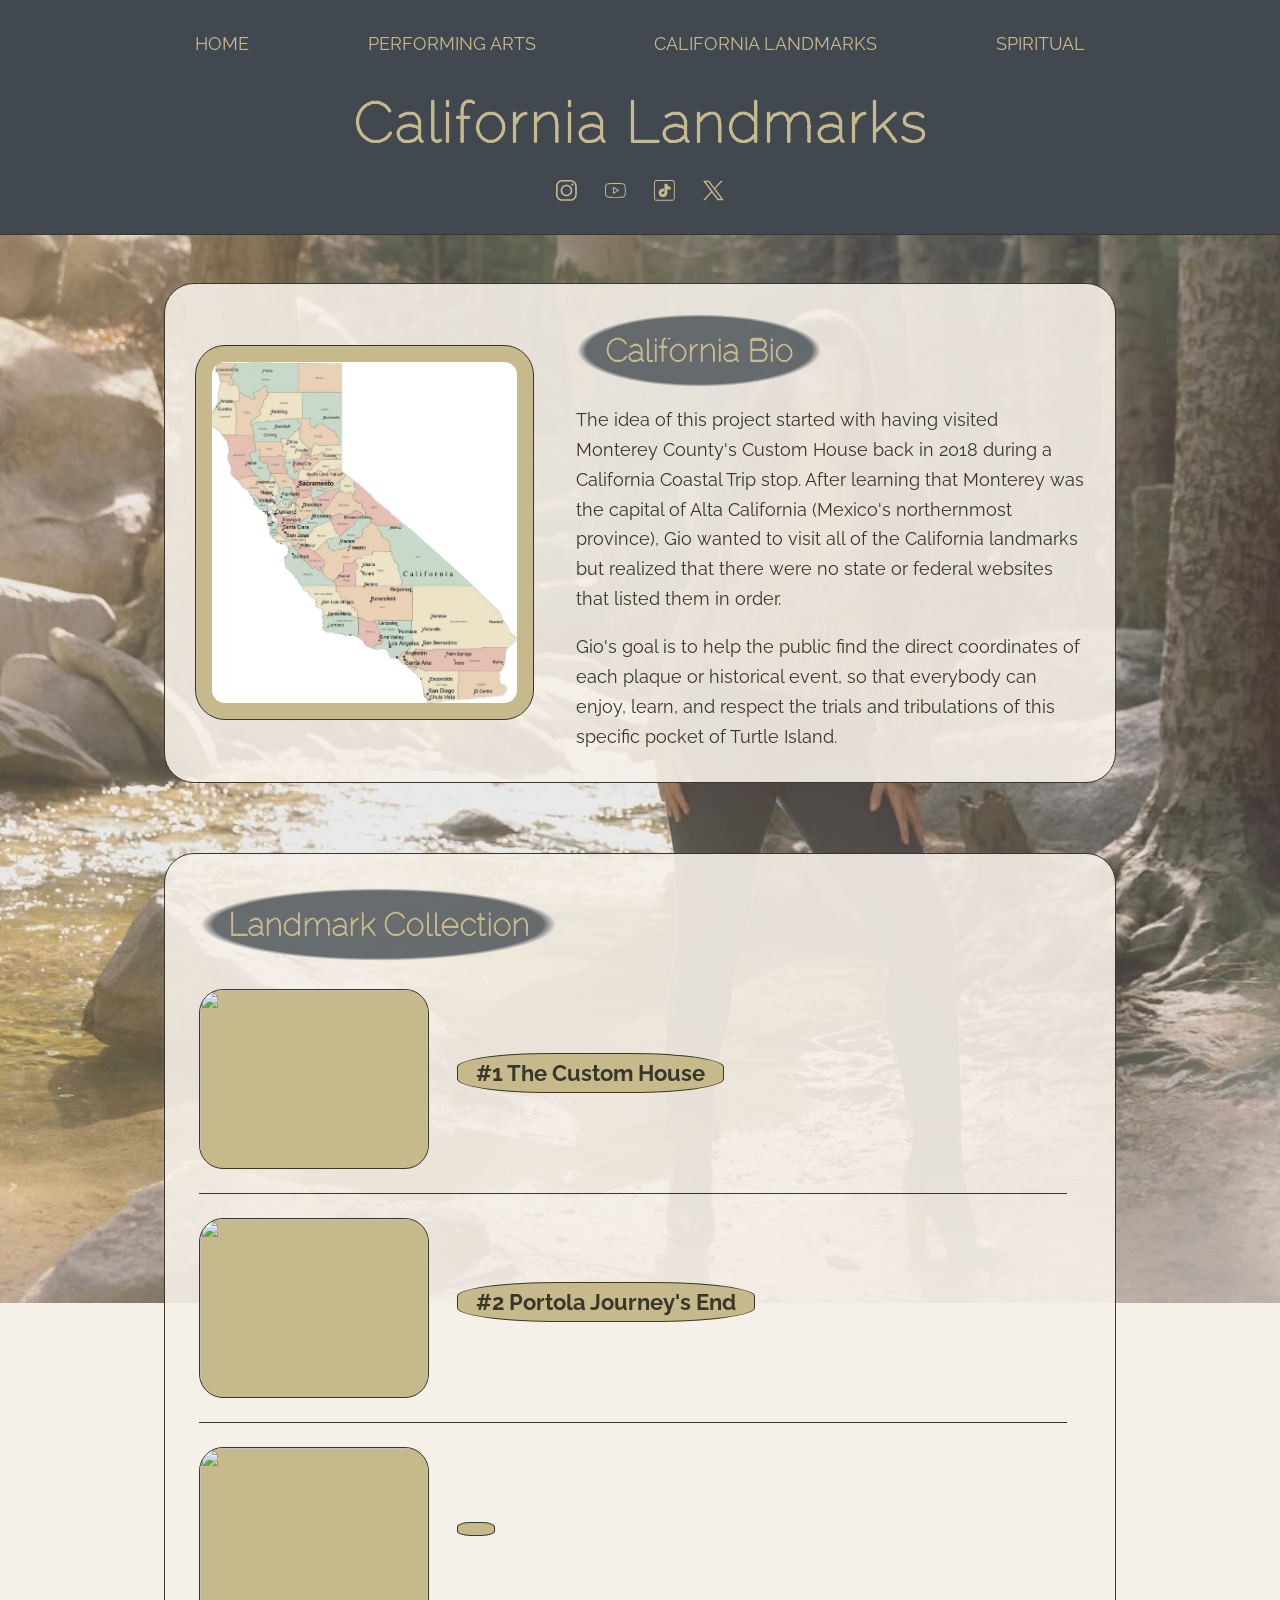
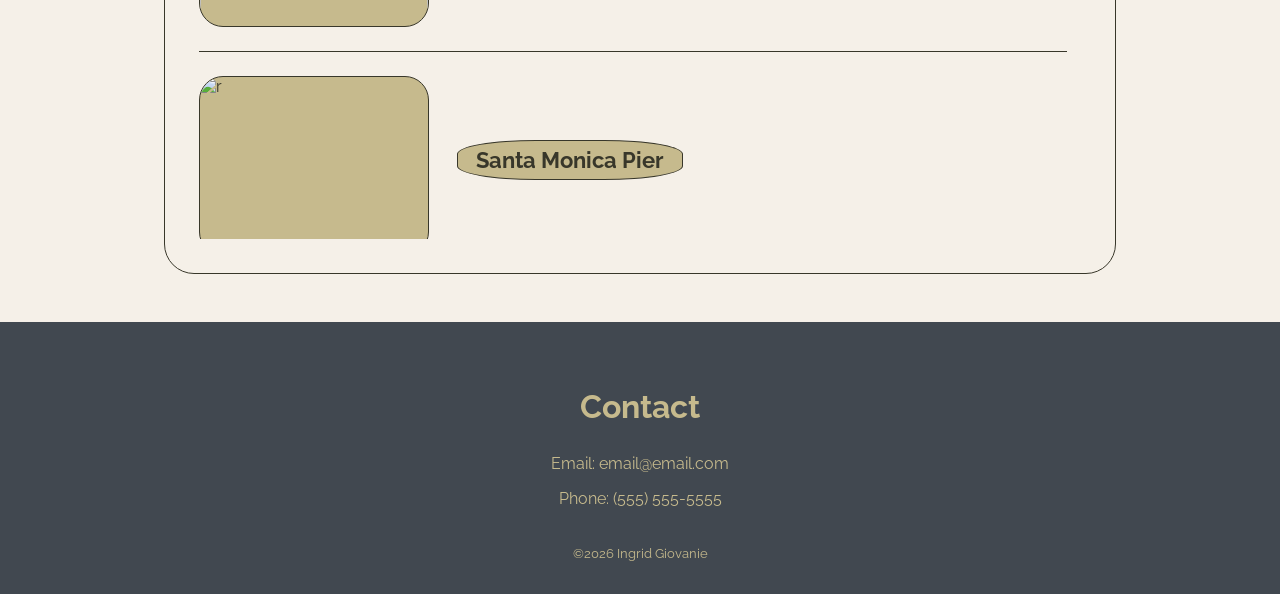
==== california.html @ 611ae107 "color changes, california html/ css" ====
<!DOCTYPE html>
<html lang="en">
    <head>
        <meta charset="UTF-8">
        <meta name="viewport" content="width=device-width, initial-scale=1.0">
        <title>California Landmarks | The Gio Experience</title>
        <link rel="stylesheet" href="styles.css">

        <link rel="preconnect" href="https://fonts.googleapis.com">
        <link rel="preconnect" href="https://fonts.gstatic.com" crossorigin>
        <link href="https://fonts.googleapis.com/css2?family=Raleway+Dots&family=Raleway:ital,wght@0,100..900;1,100..900&display=swap" rel="stylesheet">
    </head>

    <body>
        <header>
            <nav>
                <a href="index.html">Home</a>
                <a href="performing-arts.html">Performing Arts</a>
                <a href="california.html" aria-current="page">California Landmarks</a>
                <a href="#">Spiritual</a>
            </nav>

            <h1>California Landmarks</h1>

            <div class="socials">
                <a href="#" class="instagram-link" aria-label="Visit The Gio Experience on Instagram">
                <svg class="social-icon" viewBox="0 0 90 90" aria-hidden="true" focusable="false">
                    <path d="M 62.263 90 H 27.738 C 12.443 90 0 77.557 0 62.263 V 27.738 C 0 12.443 12.443 0 27.738 0 h 34.525 C 77.557 0 90 12.443 90 27.738 v 34.525 C 90 77.557 77.557 90 62.263 90 z M 27.738 7 C 16.303 7 7 16.303 7 27.738 v 34.525 C 7 73.697 16.303 83 27.738 83 h 34.525 C 73.697 83 83 73.697 83 62.263 V 27.738 C 83 16.303 73.697 7 62.263 7 H 27.738 z" fill="currentColor"/>
                    <path d="M 45.255 70.47 c -13.904 0 -25.215 -11.312 -25.215 -25.215 S 31.352 20.04 45.255 20.04 s 25.215 11.312 25.215 25.215 S 59.159 70.47 45.255 70.47 z M 45.255 27.04 c -10.044 0 -18.215 8.171 -18.215 18.215 c 0 10.044 8.171 18.215 18.215 18.215 c 10.044 0 18.215 -8.171 18.215 -18.215 C 63.471 35.211 55.3 27.04 45.255 27.04 z" fill="currentColor"/>
                    <circle cx="70.557" cy="19.937" r="4.897" fill="currentColor"/>
                </svg>
                </a>
            
                <a href="#" class="youtube-link" aria-label="Visit The Gio Experience on YouTube">
                    <svg class="social-icon" viewBox="0 0 90 90" aria-hidden="true" focusable="false">
                    <path d="M 45 77.1 c -1.109 0 -27.235 -0.021 -34.117 -1.865 c -4.389 -1.173 -7.845 -4.629 -9.018 -9.019 C 0.021 59.336 0 45.582 0 45 s 0.021 -14.335 1.866 -21.217 c 1.173 -4.389 4.629 -7.845 9.019 -9.018 C 17.765 12.921 43.891 12.9 45 12.9 c 1.108 0 27.236 0.021 34.117 1.866 c 4.39 1.173 7.845 4.629 9.018 9.019 C 89.979 30.667 90 44.418 90 45 s -0.021 14.336 -1.866 21.217 c -1.172 4.388 -4.627 7.844 -9.018 9.018 C 72.236 77.078 46.108 77.1 45 77.1 z M 45 16.9 c -9.211 0 -27.979 0.362 -33.082 1.729 c -3.013 0.806 -5.384 3.177 -6.189 6.188 C 4.021 31.191 4 44.863 4 45 s 0.021 13.809 1.729 20.182 c 0.806 3.013 3.177 5.384 6.188 6.188 C 18.296 73.08 44.734 73.1 45 73.1 c 9.211 0 27.979 -0.361 33.082 -1.729 c 3.013 -0.806 5.384 -3.177 6.188 -6.188 C 85.98 58.804 86 45.137 86 45 s -0.021 -13.809 -1.729 -20.181 l -0.001 -0.002 c -0.804 -3.011 -3.175 -5.382 -6.187 -6.188 C 71.704 16.919 45.266 16.9 45 16.9 z" fill="currentColor"/>
                    
                    <path d="M 36.4 59.9 c -0.345 0 -0.69 -0.089 -1 -0.268 c -0.619 -0.357 -1 -1.018 -1 -1.732 V 32.1 c 0 -0.714 0.381 -1.375 1 -1.732 c 0.619 -0.357 1.381 -0.357 2 0 l 22.341 12.9 c 0.619 0.357 1 1.018 1 1.732 s -0.381 1.375 -1 1.732 L 37.4 59.633 C 37.091 59.812 36.745 59.9 36.4 59.9 z M 38.4 35.564 v 18.872 L 54.741 45 L 38.4 35.564 z" fill="currentColor"/>
                    </svg>
                </a>
            
                <a href="#" class="tiktok-link" aria-label="Visit The Gio Experience on TikTok">
                <svg class="social-icon" viewBox="0 0 90 90" aria-hidden="true" focusable="false">
                    <path d="M 39.084 74.233 c -4.28 0 -8.316 -1.365 -11.673 -3.949 c -0.625 -0.481 -1.229 -1.008 -1.792 -1.565 c -3.92 -3.874 -5.892 -9.032 -5.554 -14.526 c 0.257 -4.154 1.931 -8.157 4.713 -11.273 c 3.684 -4.126 8.764 -6.399 14.306 -6.399 c 0.949 0 1.911 0.071 2.857 0.211 c 0.981 0.145 1.708 0.987 1.708 1.979 v 9.03 c 0 0.642 -0.308 1.245 -0.828 1.621 c -0.521 0.375 -1.189 0.479 -1.799 0.278 c -0.617 -0.204 -1.26 -0.308 -1.911 -0.308 c -1.642 0 -3.18 0.644 -4.331 1.812 c -1.144 1.16 -1.76 2.697 -1.736 4.325 c 0.031 2.101 1.138 4.006 2.961 5.098 c 0.838 0.501 1.794 0.795 2.765 0.848 c 0.768 0.041 1.525 -0.058 2.25 -0.298 c 2.488 -0.821 4.158 -3.127 4.158 -5.738 l 0.011 -37.611 c 0 -1.104 0.896 -2 2 -2 h 8.893 c 1.097 0 1.989 0.883 2 1.98 c 0.008 0.747 0.083 1.488 0.226 2.203 c 0.563 2.825 2.146 5.342 4.461 7.086 c 2.038 1.537 4.466 2.355 7.027 2.368 c 0.159 -0.007 0.317 0.005 0.477 0.037 c 0.936 0.186 1.609 1.007 1.609 1.961 v 8.854 c 0 1.104 -0.896 2 -1.999 2 c -0.003 0 -0.006 0 -0.009 0 c -3.311 0 -6.528 -0.649 -9.563 -1.93 c -0.755 -0.319 -1.492 -0.675 -2.209 -1.065 l 0.037 16.182 c -0.021 5.024 -2.006 9.734 -5.588 13.276 c -2.906 2.872 -6.575 4.706 -10.608 5.305 C 40.996 74.163 40.035 74.233 39.084 74.233 z" fill="currentColor"/>
                    <path d="M 77.552 90 H 12.448 C 5.584 90 0 84.416 0 77.552 V 12.448 C 0 5.584 5.584 0 12.448 0 h 65.104 C 84.416 0 90 5.584 90 12.448 v 65.104 C 90 84.416 84.416 90 77.552 90 z M 12.448 4 C 7.79 4 4 7.79 4 12.448 v 65.104 C 4 82.21 7.79 86 12.448 86 h 65.104 C 82.21 86 86 82.21 86 77.552 V 12.448 C 86 7.79 82.21 4 77.552 4 H 12.448 z" fill="currentColor"/>
                </svg>
                </a>
            
                <a href="#" class="x-link" aria-label="Visit The Gio Experience on X">
                <svg class="social-icon" viewBox="0 0 90 90" aria-hidden="true" focusable="false">
                    <path d="M 0.219 2.882 l 34.748 46.461 L 0 87.118 h 7.87 l 30.614 -33.073 l 24.735 33.073 H 90 L 53.297 38.043 L 85.844 2.882 h -7.87 L 49.781 33.341 L 27.001 2.882 H 0.219 z M 11.793 8.679 h 12.303 L 78.425 81.32 H 66.122 L 11.793 8.679 z" fill="currentColor"/>
                </svg>
                </a>
            </div>
        </header>

        <main>
            <section class="california-intro">
                <img src="images/california.png" alt="Image of California map with counties">
                <div class="california-bio">
                    <h2>California Bio</h2>
                    <p>The idea of this project started with having visited Monterey County's Custom House back in 2018 during a California Coastal Trip stop. After learning that Monterey was the capital of Alta California (Mexico's northernmost province), Gio wanted to visit all of the California landmarks but realized that there were no state or federal websites that listed them in order.</p>
                    <p>Gio's goal is to help the public find the direct coordinates of each plaque or historical event, so that everybody can enjoy, learn, and respect the trials and tribulations of this specific pocket of Turtle Island.</p>
                </div>
            </section>

            <section class="landmark-section">
                <h2>Landmark Collection</h2>
                
                <div class="landmark-browser">
                    <article class="landmark-item">
                        <img src="" alt="">
                        <div>
                            <h3>#1 The Custom House</h3>
                            <p></p>
                        </div>
                    </article>

                    <article class="landmark-item">
                        <img src="" alt="">
                        <div>
                            <h3>#2 Portola Journey's End</h3>
                            <p></p>
                        </div>
                    </article>

                    <article class="landmark-item">
                        <img src="" alt="">
                        <div>
                            <h3></h3>
                            <p></p>
                        </div>
                    </article>

                    <article class="landmark-item">
                        <img src="" alt="r">
                        <div>
                            <h3>Santa Monica Pier</h3>
                            <p></p>
                        </div>
                    </article>
                </div>
            </section>
        </main>
        
        <footer>
            <h2>Contact</h2>
            <p>Email: email@email.com</p>
            <p>Phone: (555) 555-5555</p>
            <br>
            <small>&copy;2026 Ingrid Giovanie</small>
        </footer>

    </body>
</html>
---- styles.css ----
* {
    box-sizing: border-box;
}

body {
    margin: 0;
    font-family: "Raleway", sans-serif;
    background-color: #f5f0e8;
    color: #38372a;

    background-image: url("images/astro.jpg");
    background-size: cover;
    background-position: center;
    background-repeat: no-repeat;
    background-attachment: fixed;
}

header {
    padding: 28px;
    border-bottom: 1px solid #38372a;
    background-color: #414850;
    text-align: center;
}
  
nav {
    display: flex;
    justify-content: space-between;
    max-width: 900px;
    margin: 0 auto 32px;
    font-size: 1.1rem;
    text-transform: uppercase;
    opacity: 0;
    animation: fadeIn 2.5s ease-in-out forwards;
    animation-delay: 2s;
}

nav a, .socials a, .card {
    padding: 5px;
    color: #c6ba8d;
    text-decoration: none;
}
  
h1 {
    color: #c6ba8d;
    font-family: "Raleway Dots", sans-serif;
    font-size: 3.5rem;
    font-weight: 900;
    margin: 20px 0;
    letter-spacing: 2px;
    animation: fadeIn 3.5s ease-in-out forwards;
}

.socials {
    display: flex;
    justify-content: center;
    align-items: center;
    gap: 18px;
    margin-top: 20px;
    opacity: 0;
    animation: fadeIn 2.5s ease-in-out forwards;
    animation-delay: 2s;
}

.socials a {
    display: inline-flex;
    align-items: center;
    color: #c6ba8d;
    text-decoration: none;
}
  
.social-icon {
    width: 1.3rem;
    height: 1.3rem;
    display: block;
}
  
.instagram-link:hover, .instagram-link:focus-visible {
    color: #c13584;
}
  
.youtube-link:hover, .youtube-link:focus-visible {
    color: #c00000;
}
  
.tiktok-link:hover, .tiktok-link:focus-visible {
    color: #00a6b2;
}
  
.x-link:hover, .x-link:focus-visible {
    color: #555555;
}

main {
    max-width: 1000px;
    margin: 0 auto;
    padding: 48px 24px;
}
  
.hero {
    text-align: center;
    margin-bottom: 60px;
}

.hero h2 {
    display: none;
}
  
.hero img {
    display: block;
    width: 58%;
    height: 58%;
    object-fit: cover;
    border-radius: 30px;
    margin: 0 auto;
    opacity: 0;
    animation: fadeIn 2.5s ease-in-out forwards;
    animation-delay: 2s;

    -webkit-mask-image: radial-gradient(
        ellipse at center,
        black 60%,
        transparent 100%
    );

    mask-image: radial-gradient(
        ellipse at center,
        black 30%,
        transparent 60%
    );
}

@keyframes fadeIn {
    from {
        opacity: 0;
    }
  
    to {
        opacity: 1;
    }
}

.links {
    text-align: center;
    margin-bottom: 60px;
}
  
.links h2 {
    display:none;
}
  
.card-container {
    display: flex;
    justify-content: center;
    gap: 28px;
    flex-wrap: wrap;
    opacity: 0;
    animation: fadeIn 2.5s ease-in-out forwards;
    animation-delay: 2s;
}
  
.card {
    width: 200px;
    min-height: 70px;
    padding: 3px 8px;
    border: 1px solid #38372a;
    background-color: #414850;
    font-size: 1.4rem;
    text-transform: uppercase;
    display: flex;
    align-items: center;
    justify-content: center;
    border-radius: 35%;
    transition: background-color 0.4s ease, color 0.4s ease;
}
  
.card:hover, .card:focus-visible {
    background-color: #38372a;
}

.bio {
    text-align: center;
    margin-bottom: 60px;
    background-color: rgba(245, 240, 232, 0.75);
    padding: 13px;
    border-radius: 30px;
    animation: fadeIn 2.5s ease-in-out forwards;
}

.bio h2 {
    margin-bottom: 12px;
    display: none;
}
  
.bio p {
    max-width: 950px;
    margin: 0 auto;
    line-height: 1.7;
    font-size: 1.1rem;
}
  
footer {
    padding: 32px 24px;
    background-color: #414850;
    color: #c6ba8d;
    text-align: center;
}

footer h2 {
    display: inline-block;
    padding: 8px 28px;
    font-size: 2rem;
    margin-bottom: 5px;
    opacity: 0;
    animation: fadeIn 1.5s ease-in-out forwards;
    animation-delay: 2s;
}

/*Performing arts*/

.arts-list {
    max-width: 900px;
    margin: 0 auto;
}

.arts-list, footer h2, footer p {
    opacity: 0;
    animation: fadeIn 2.5s ease-in-out forwards;
    animation-delay: 2s;
}

.arts-list h2 {
    display: none;
}
  
.art-row {
    display: grid;
    grid-template-columns: 180px 1fr;
    gap: 36px;
    align-items: center;
    margin-bottom: 48px;
}

.art-row img {
    width: 200px;
    height: 300px;
    object-fit: cover;
    border: 1px solid #38372a;
    border-radius: 40px;
    background-color: #c6ba8d;
}
  
.art-row h2 {
    font-family: "Raleway Dots", sans-serif;
    display: inline-block;
    color: #c6ba8d;
    background-color: #414850;
    padding: 19px 34px;
    border-radius: 50%;
    font-size: 2rem;
    margin: 0 0 12px;
     -webkit-mask-image: radial-gradient(
        ellipse at center,
        black 40%,
        transparent 100%
    );

    mask-image: radial-gradient(
        ellipse at center,
        black 55%,
        transparent 70%
    );
}
  
.art-row p {
    font-size: 1.1rem;
    line-height: 1.7;
    margin: 0;
    max-width: 600px;
}
  
@media screen and (max-width: 700px) {
    .art-row {
        grid-template-columns: 1fr;
        text-align: center;
    }
  
    .art-row img {
        margin: 0 auto;
    }
}

/*California Project*/

.california-intro {
    display: grid;
    grid-template-columns: minmax(260px, 0.8fr) 1.2fr;
    gap: 42px;
    align-items: center;
    margin-bottom: 70px;
    padding: 30px;
    background-color: rgba(245, 240, 232, 0.9);
    border: 1px solid #38372a;
    border-radius: 30px;
    opacity: 0;
    animation: fadeIn 2.5s ease-in-out forwards;
    animation-delay: 1s;
}

.california-intro img {
    width: 100%;
    max-width: 360px;
    margin: 0 auto;
    display: block;
    padding: 16px;
    background-color: #c6ba8d;
    border: 1px solid #38372a;
    border-radius: 30px;
    object-fit: contain;
}

.california-bio h2, .landmark-section > h2 {
    font-family: "Raleway Dots", sans-serif;
    display: inline-block;
    margin: 0 0 18px;
    padding: 18px 29px;
    color: #c6ba8d;
    background-color:rgba(65, 72, 80, .78);
    font-size: 2rem;
    -webkit-mask-image: radial-gradient(
        ellipse at center,
        black 60%,
        transparent 100%
    );

    mask-image: radial-gradient(
        ellipse at center,
        black 65%,
        transparent 70%
    );
}

.california-bio p {
    margin: 0 0 18px;
    font-size: 1.1rem;
    line-height: 1.7;
}

.california-bio p:last-child {
    margin-bottom: 0;
}

.landmark-section {
    padding: 34px;
    background-color: rgba(245, 240, 232, 0.9);
    border: 1px solid #38372a;
    border-radius: 30px;
    opacity: 0;
    animation: fadeIn 2.5s ease-in-out forwards;
    animation-delay: 1.5s;
}

.landmark-section > h2 {
    margin-bottom: 28px;
}

.landmark-browser {
    max-height: 850px;
    overflow-y: auto;
    padding-right: 14px;
}

.landmark-browser::-webkit-scrollbar {
    width: 10px;
}

.landmark-browser::-webkit-scrollbar-track {
    background-color: #f5f0e8;
    border-radius: 20px;
}

.landmark-browser::-webkit-scrollbar-thumb {
    background-color: #c6ba8d;
    border-radius: 20px;
    border: 2px solid #f5f0e8;
}

.landmark-item {
    display: grid;
    grid-template-columns: 230px 1fr;
    gap: 28px;
    align-items: center;
    padding: 24px 0;
    border-bottom: 1px solid #38372a;
}

.landmark-item:first-child {
    padding-top: 0;
}

.landmark-item:last-child {
    padding-bottom: 0;
    border-bottom: none;
}

.landmark-item img {
    width: 100%;
    height: 180px;
    object-fit: cover;
    border: 1px solid #38372a;
    border-radius: 24px;
    background-color: #c6ba8d;
    transition: transform 0.4s ease;
}

.landmark-item h3 {
    display: inline-block;
    margin: 0 0 12px;
    padding: 6px 18px;
    background-color: #c6ba8d;
    border: 1px solid #38372a;
    border-radius: 35%;
    font-size: 1.4rem;
}

.landmark-item p {
    margin: 0;
    font-size: 1.05rem;
    line-height: 1.7;
}

@media screen and (max-width: 700px) {
    nav {
        flex-wrap: wrap;
        justify-content: center;
        gap: 14px;
        font-size: 0.9rem;
    }

    h1 {
        font-size: 2.6rem;
    }

    .california-intro {
        grid-template-columns: 1fr;
        text-align: center;
        gap: 28px;
        padding: 24px;
    }

    .california-bio h2, .landmark-section > h2 {
        font-size: 1.6rem;
    }

    .landmark-section {
        padding: 24px;
    }

    .landmark-item {
        grid-template-columns: 1fr;
        text-align: center;
        gap: 18px;
    }

    .landmark-item img {
        max-width: 330px;
        margin: 0 auto;
    }

    .landmark-item h3 {
        font-size: 1.2rem;
    }

    .landmark-browser {
        max-height: none;
        overflow-y: visible;
        padding-right: 0;
    }
}
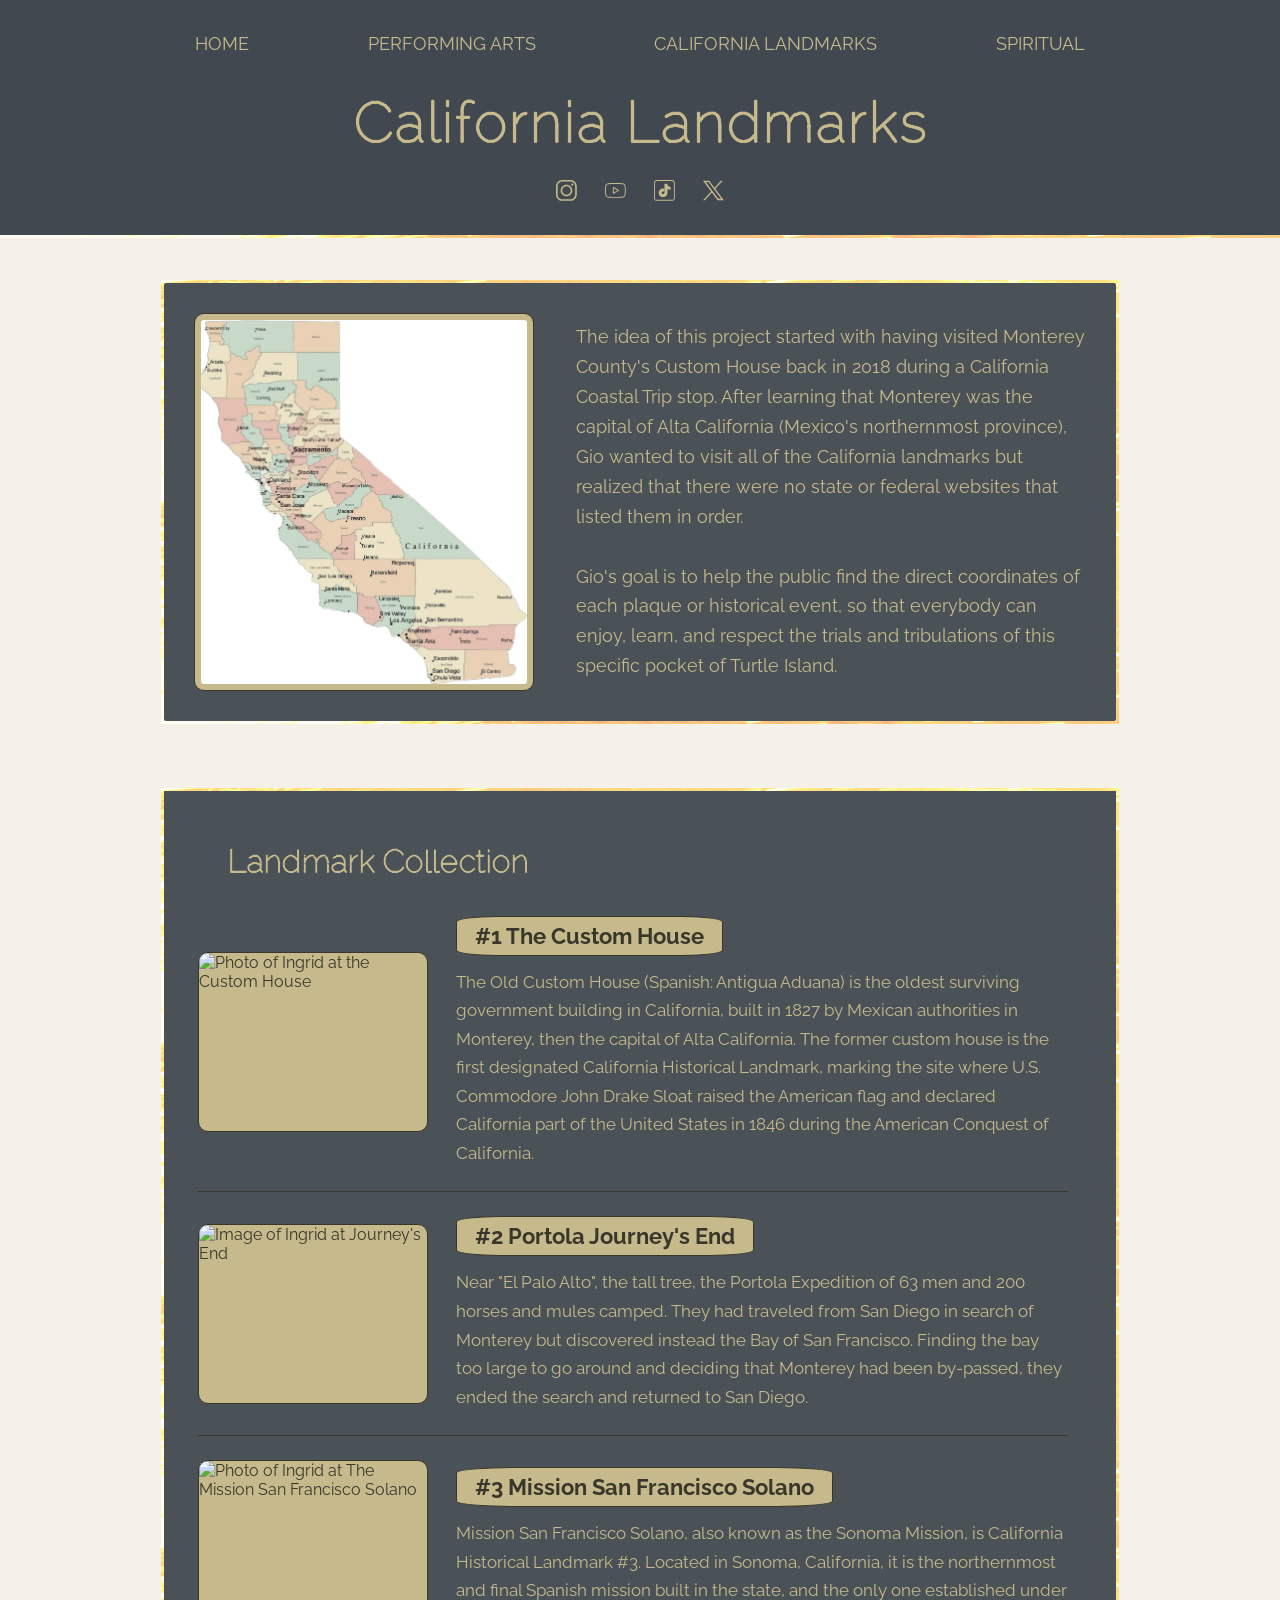
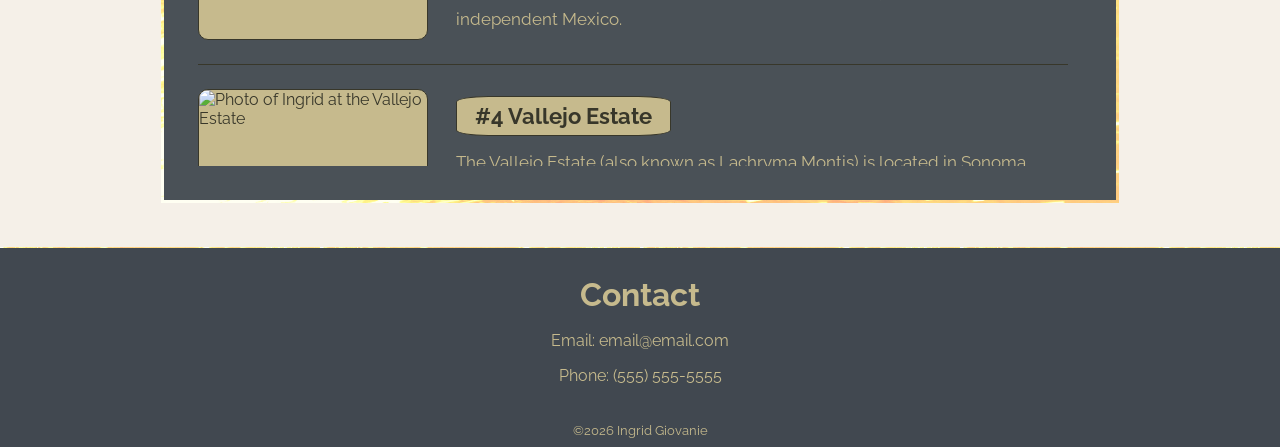
==== commit 09c7fdc8: "finished california.html, spiritual.html, and css" ====
--- a/california.html
+++ b/california.html
@@ -5,7 +5,6 @@
         <meta name="viewport" content="width=device-width, initial-scale=1.0">
         <title>California Landmarks | The Gio Experience</title>
         <link rel="stylesheet" href="styles.css">
-
         <link rel="preconnect" href="https://fonts.googleapis.com">
         <link rel="preconnect" href="https://fonts.gstatic.com" crossorigin>
         <link href="https://fonts.googleapis.com/css2?family=Raleway+Dots&family=Raleway:ital,wght@0,100..900;1,100..900&display=swap" rel="stylesheet">
@@ -17,7 +16,7 @@
                 <a href="index.html">Home</a>
                 <a href="performing-arts.html">Performing Arts</a>
                 <a href="california.html" aria-current="page">California Landmarks</a>
-                <a href="#">Spiritual</a>
+                <a href="spiritual.html">Spiritual</a>
             </nav>
 
             <h1>California Landmarks</h1>
@@ -59,8 +58,7 @@
                 <img src="images/california.png" alt="Image of California map with counties">
                 <div class="california-bio">
                     <h2>California Bio</h2>
-                    <p>The idea of this project started with having visited Monterey County's Custom House back in 2018 during a California Coastal Trip stop. After learning that Monterey was the capital of Alta California (Mexico's northernmost province), Gio wanted to visit all of the California landmarks but realized that there were no state or federal websites that listed them in order.</p>
-                    <p>Gio's goal is to help the public find the direct coordinates of each plaque or historical event, so that everybody can enjoy, learn, and respect the trials and tribulations of this specific pocket of Turtle Island.</p>
+                    <p>The idea of this project started with having visited Monterey County's Custom House back in 2018 during a California Coastal Trip stop. After learning that Monterey was the capital of Alta California (Mexico's northernmost province), Gio wanted to visit all of the California landmarks but realized that there were no state or federal websites that listed them in order.<br><br> Gio's goal is to help the public find the direct coordinates of each plaque or historical event, so that everybody can enjoy, learn, and respect the trials and tribulations of this specific pocket of Turtle Island.</p>
                 </div>
             </section>
 
@@ -69,36 +67,45 @@
                 
                 <div class="landmark-browser">
                     <article class="landmark-item">
-                        <img src="" alt="">
+                        <img src="" alt="Photo of Ingrid at the Custom House">
                         <div>
                             <h3>#1 The Custom House</h3>
-                            <p></p>
+                            <p>The Old Custom House (Spanish: Antigua Aduana) is the oldest surviving government building in California, built in 1827 by Mexican authorities in Monterey, then the capital of Alta California. The former custom house is the first designated California Historical Landmark, marking the site where U.S. Commodore John Drake Sloat raised the American flag and declared California part of the United States in 1846 during the American Conquest of California.</p>
                         </div>
                     </article>
 
                     <article class="landmark-item">
-                        <img src="" alt="">
+                        <img src="" alt="Image of Ingrid at Journey's End">
                         <div>
                             <h3>#2 Portola Journey's End</h3>
-                            <p></p>
+                            <p>Near "El Palo Alto", the tall tree, the Portola Expedition of 63 men and 200 horses and mules camped. They had traveled from San Diego in search of Monterey but discovered instead the Bay of San Francisco. Finding the bay too large to go around and deciding that Monterey had been by-passed, they ended the search and returned to San Diego.</p>
                         </div>
                     </article>
 
                     <article class="landmark-item">
-                        <img src="" alt="">
+                        <img src="" alt="Photo of Ingrid at The Mission San Francisco Solano">
                         <div>
-                            <h3></h3>
-                            <p></p>
+                            <h3>#3 Mission San Francisco Solano</h3>
+                            <p>Mission San Francisco Solano, also known as the Sonoma Mission, is California Historical Landmark #3. Located in Sonoma, California, it is the northernmost and final Spanish mission built in the state, and the only one established under independent Mexico.</p>
                         </div>
                     </article>
 
                     <article class="landmark-item">
-                        <img src="" alt="r">
+                        <img src="" alt="Photo of Ingrid at the Vallejo Estate">
                         <div>
-                            <h3>Santa Monica Pier</h3>
-                            <p></p>
+                            <h3>#4 Vallejo Estate</h3>
+                            <p>The Vallejo Estate (also known as Lachryma Montis) is located in Sonoma State Historic Park in Sonoma, California. Built in 1850, this was the final home of General Mariano Guadalupe Vallejo, a prominent Mexican-era commander and founder of the Pueblo of Sonoma.</p>
                         </div>
                     </article>
+
+                    <article class="landmark-item">
+                        <img src="" alt="Photo of Ingrid at Fort Ross">
+                        <div>
+                            <h3>#5 Fort Ross</h3>
+                            <p>Established in 1812 by the Russian-American Company, Fort Ross was the southernmost Russian settlement in North America. After the Russians withdrew to Alaska in 1841, the land was purchased by Captain John Sutter. The site was acquired by the State of California in 1906 and is now preserved within Fort Ross State Historic Park.</p>
+                        </div>
+                    </article>
+
                 </div>
             </section>
         </main>
@@ -112,4 +119,4 @@
         </footer>
 
     </body>
-</html>+</html>
--- a/styles.css
+++ b/styles.css
@@ -8,16 +8,25 @@
     background-color: #f5f0e8;
     color: #38372a;
 
-    background-image: url("images/astro.jpg");
+    background-image: url("images/background_3.jpg");
     background-size: cover;
     background-position: center;
     background-repeat: no-repeat;
     background-attachment: fixed;
 }
 
+.performing-arts-page {
+    background-image: url("images/background_4.jpg");
+    background-size: cover;
+    background-position: top;
+    background-repeat: no-repeat;
+    background-attachment: fixed;
+}
+
 header {
     padding: 28px;
     border-bottom: 1px solid #38372a;
+    border-image: url("images/border.jpg") 10 / 3px / 3px round;
     background-color: #414850;
     text-align: center;
 }
@@ -124,8 +133,8 @@
 
     mask-image: radial-gradient(
         ellipse at center,
-        black 30%,
-        transparent 60%
+        black 50%,
+        transparent 70%
     );
 }
 
@@ -159,17 +168,17 @@
 }
   
 .card {
-    width: 200px;
+    width: 170px;
     min-height: 70px;
     padding: 3px 8px;
-    border: 1px solid #38372a;
     background-color: #414850;
     font-size: 1.4rem;
     text-transform: uppercase;
     display: flex;
     align-items: center;
     justify-content: center;
-    border-radius: 35%;
+    border-radius: 5%;
+    border-image: url("images/border.jpg") 10 / 2px / 1px round;
     transition: background-color 0.4s ease, color 0.4s ease;
 }
   
@@ -180,9 +189,10 @@
 .bio {
     text-align: center;
     margin-bottom: 60px;
-    background-color: rgba(245, 240, 232, 0.75);
+    color: #c6ba8d;
+    background-color: rgba(65,72,80, 0.95);
     padding: 13px;
-    border-radius: 30px;
+    border-image: url("images/border.jpg") 10 / 3px / 3px round;
     animation: fadeIn 2.5s ease-in-out forwards;
 }
 
@@ -197,19 +207,31 @@
     line-height: 1.7;
     font-size: 1.1rem;
 }
+
+.bio strong {
+    background-image: url('images/border.jpg');
+    background-size: cover;
+    background-position: center;
+    -webkit-background-clip: text;
+    background-clip: text;
+    color: transparent;
+    font-size: 2rem;
+    font-weight: 500;
+}
   
 footer {
-    padding: 32px 24px;
+    padding: 1px 1px 8px 1px;
     background-color: #414850;
     color: #c6ba8d;
     text-align: center;
+    border-image: url("images/border.jpg") 10 / 1px / 1px round;
 }
 
 footer h2 {
     display: inline-block;
-    padding: 8px 28px;
+    padding: 1px 1px;
     font-size: 2rem;
-    margin-bottom: 5px;
+    margin-bottom: 1px;
     opacity: 0;
     animation: fadeIn 1.5s ease-in-out forwards;
     animation-delay: 2s;
@@ -234,58 +256,96 @@
   
 .art-row {
     display: grid;
-    grid-template-columns: 180px 1fr;
-    gap: 36px;
+    grid-template-columns: 300px minmax(0, 1fr);
+    gap: 4px;
     align-items: center;
     margin-bottom: 48px;
 }
 
+.art-row > div {
+    min-width: 0;
+}
+
 .art-row img {
-    width: 200px;
-    height: 300px;
+    width: 300px;
+    height: 400px;
     object-fit: cover;
-    border: 1px solid #38372a;
-    border-radius: 40px;
+    border-image: url("images/border.jpg") 10 / 3px / 3px round;
     background-color: #c6ba8d;
 }
+
+.art-row.landscape-art {
+    grid-template-columns: 400px minmax(0, 1fr);
+}
+
+.art-row.landscape-art img {
+    width: 400px;
+    height: 260px;
+    object-fit: contain;
+    background-color: #000000;
+}
   
 .art-row h2 {
-    font-family: "Raleway Dots", sans-serif;
-    display: inline-block;
-    color: #c6ba8d;
-    background-color: #414850;
-    padding: 19px 34px;
-    border-radius: 50%;
-    font-size: 2rem;
-    margin: 0 0 12px;
-     -webkit-mask-image: radial-gradient(
-        ellipse at center,
-        black 40%,
-        transparent 100%
-    );
-
-    mask-image: radial-gradient(
-        ellipse at center,
-        black 55%,
-        transparent 70%
-    );
+    display: none;
 }
   
 .art-row p {
     font-size: 1.1rem;
     line-height: 1.7;
     margin: 0;
-    max-width: 600px;
-}
-  
-@media screen and (max-width: 700px) {
-    .art-row {
+    max-width: 950px;
+    color: #c6ba8d;
+    background-color: rgba(65,72,80, 1);
+    padding: 23px;
+    border-image: url("images/border.jpg") 10 / 3px / 3px round;
+}
+
+.art-row strong {
+    font-size: 2rem;
+    font-weight: 500;
+    text-transform: uppercase;
+}
+
+@media screen and (max-width: 675px) {
+    .performing-arts-page {
+        background-size: 160%;
+    }
+}    
+  
+@media screen and (max-width: 950px) {
+    .art-row, .art-row.landscape-art {
         grid-template-columns: 1fr;
+        grid-template-areas: "title" "image" "description";
         text-align: center;
     }
-  
+
+    .art-row > div {
+        display: contents;
+    }
+
+    .art-row h2 {
+        grid-area: title;
+        justify-self: center;
+    }
+
     .art-row img {
+        width: 400px;
+        height: 500px;
+    }
+
+    .art-row img, .art-row.landscape-art img {
+        grid-area: image;
         margin: 0 auto;
+    }
+
+    .art-row p {
+        grid-area: description;
+    }
+
+    .art-row.landscape-art img {
+        width: 100%;
+        max-width: 700px;
+        height: 400px;
     }
 }
 
@@ -298,9 +358,9 @@
     align-items: center;
     margin-bottom: 70px;
     padding: 30px;
-    background-color: rgba(245, 240, 232, 0.9);
-    border: 1px solid #38372a;
-    border-radius: 30px;
+    background-color: rgba(65,72,80, 0.95);
+    border-image: url("images/border.jpg") 10 / 3px / 3px round;
+    border-radius: 2px;
     opacity: 0;
     animation: fadeIn 2.5s ease-in-out forwards;
     animation-delay: 1s;
@@ -308,59 +368,48 @@
 
 .california-intro img {
     width: 100%;
-    max-width: 360px;
+    max-width: 500px;
     margin: 0 auto;
     display: block;
-    padding: 16px;
+    padding: 6px;
     background-color: #c6ba8d;
     border: 1px solid #38372a;
-    border-radius: 30px;
+    border-radius: 10px;
     object-fit: contain;
 }
 
-.california-bio h2, .landmark-section > h2 {
+
+.california-bio h2 {
+    display: none;
+}
+
+.california-bio p {
+    margin: 0 0 18px;
+    font-size: 1.1rem;
+    line-height: 1.7;
+    color: #c6ba8d;
+}
+
+.california-bio p:last-child {
+    margin-bottom: 0;
+}
+
+.landmark-section {
+    padding: 34px;
+    background-color: rgba(65,72,80, 0.95);
+    border-image: url("images/border.jpg") 10 / 3px / 3px round;
+    opacity: 0;
+    animation: fadeIn 2.5s ease-in-out forwards;
+    animation-delay: 1.5s;
+}
+
+.landmark-section > h2 {
     font-family: "Raleway Dots", sans-serif;
     display: inline-block;
     margin: 0 0 18px;
     padding: 18px 29px;
     color: #c6ba8d;
-    background-color:rgba(65, 72, 80, .78);
     font-size: 2rem;
-    -webkit-mask-image: radial-gradient(
-        ellipse at center,
-        black 60%,
-        transparent 100%
-    );
-
-    mask-image: radial-gradient(
-        ellipse at center,
-        black 65%,
-        transparent 70%
-    );
-}
-
-.california-bio p {
-    margin: 0 0 18px;
-    font-size: 1.1rem;
-    line-height: 1.7;
-}
-
-.california-bio p:last-child {
-    margin-bottom: 0;
-}
-
-.landmark-section {
-    padding: 34px;
-    background-color: rgba(245, 240, 232, 0.9);
-    border: 1px solid #38372a;
-    border-radius: 30px;
-    opacity: 0;
-    animation: fadeIn 2.5s ease-in-out forwards;
-    animation-delay: 1.5s;
-}
-
-.landmark-section > h2 {
-    margin-bottom: 28px;
 }
 
 .landmark-browser {
@@ -407,7 +456,7 @@
     height: 180px;
     object-fit: cover;
     border: 1px solid #38372a;
-    border-radius: 24px;
+    border-radius: 10px;
     background-color: #c6ba8d;
     transition: transform 0.4s ease;
 }
@@ -418,7 +467,7 @@
     padding: 6px 18px;
     background-color: #c6ba8d;
     border: 1px solid #38372a;
-    border-radius: 35%;
+    border-radius: 15%;
     font-size: 1.4rem;
 }
 
@@ -426,6 +475,7 @@
     margin: 0;
     font-size: 1.05rem;
     line-height: 1.7;
+    color: #c6ba8d;  
 }
 
 @media screen and (max-width: 700px) {
@@ -477,3 +527,228 @@
     }
 }
 
+/* Spiritual Page */
+
+.screen-reader-text {
+    position: absolute;
+    width: 1px;
+    height: 1px;
+    padding: 0;
+    margin: -1px;
+    overflow: hidden;
+    clip: rect(0, 0, 0, 0);
+    white-space: nowrap;
+    border: 0;
+}
+
+.spiritual-gallery {
+    display: flex;
+    flex-direction: column;
+    align-items: center;
+    gap: 42px;
+    margin-bottom: 70px;
+    opacity: 0;
+    animation: fadeIn 2.5s ease-in-out forwards;
+    animation-delay: 1s;
+}
+
+.spiritual-gallery figure {
+    width: 100%;
+    max-width: 650px;
+    margin: 0;
+    background-color: rgba(245, 240, 232, 0.78);
+    border-image: url("images/border.jpg") 10 / 30px / 3px round;
+    border-radius: 30px;
+}
+
+.spiritual-gallery img {
+    display: block;
+    width: 100%;
+    height: auto;
+    object-fit: contain;
+    background-color: #c6ba8d;
+    border: 1px solid #38372a;
+    border-radius: 20px;
+}  
+
+
+.spiritual-services {
+    padding: 34px;
+    margin-bottom: 70px;
+    background-color: rgba(65, 72, 80, 0.95);
+    border-image: url("images/border.jpg") 10 / 3px / 3px round;
+    opacity: 0;
+    animation: fadeIn 2.5s ease-in-out forwards;
+    animation-delay: 1.25s;
+}
+
+.spiritual-services > h2 {
+    display: none;
+}
+
+.service-list {
+    display: flex;
+    flex-direction: column;
+    gap: 34px;
+}
+
+.spiritual-service {
+    padding-bottom: 34px;
+    border-bottom: 1px solid rgba(198, 186, 141, 0.55);
+}
+
+.spiritual-service:last-child {
+    padding-bottom: 0;
+    border-bottom: none;
+}
+
+.service-image h3 {
+    margin: 0 0 12px;
+    color: #c6ba8d;
+    font-family: "Raleway Dots", sans-serif;
+    font-size: 1.6rem;
+}
+
+.service-description {
+    padding: 20px 24px;
+    color: #c6ba8d;
+    border-radius: 5%;
+}
+
+.service-description p {
+    margin: 0;
+    font-size: 1.1rem;
+    line-height: 1.7;
+}
+
+
+.contact-section {
+    padding: 34px;
+    background-color: rgba(65, 72, 80, 0.95);
+    border-image: url("images/border.jpg") 10 / 3px / 3px round;
+    text-align: center;
+    opacity: 0;
+    animation: fadeIn 2.5s ease-in-out forwards;
+    animation-delay: 1.5s;
+}
+
+.contact-section h2 {
+    display: inline-block;
+    margin: 0 0 10px;
+    padding: 19px 34px;
+    color: #c6ba8d;
+    font-family: "Raleway Dots", sans-serif;
+    font-size: 2rem;
+}
+
+.contact-section > p {
+    max-width: 650px;
+    margin: 0 auto 30px;
+    padding: 13px;
+    color: #c6ba8d;
+    border-radius: 5%;
+    font-size: .9rem;
+}
+
+.spiritual-form {
+    max-width: 720px;
+    margin: 0 auto;
+    text-align: left;
+}
+
+.spiritual-form > div {
+    margin-bottom: 20px;
+}
+
+.name-fields {
+    display: grid;
+    grid-template-columns: 1fr 1fr;
+    gap: 20px;
+}
+
+.spiritual-form label {
+    display: block;
+    margin-bottom: 7px;
+    color: #c6ba8d;
+    font-weight: 700;
+}
+
+.spiritual-form input, .spiritual-form select, .spiritual-form textarea {
+    width: 100%;
+    padding: 12px;
+    color: #38372a;
+    background-color: rgba(255, 255, 255, 0.86);
+    border: 1px solid #38372a;
+    border-radius: 12px;
+    font: inherit;
+}
+
+.spiritual-form textarea {
+    resize: vertical;
+}
+
+.spiritual-form input:focus, .spiritual-form select:focus, .spiritual-form textarea:focus {
+    outline: 3px solid rgba(198, 186, 141, 0.9);
+    outline-offset: 2px;
+}
+
+.spiritual-form button {
+    display: block;
+    margin: 8px auto 0;
+    padding: 12px 34px;
+    color: #c6ba8d;
+    background-color: #414850;
+    border: 1px solid #38372a;
+    border-radius: 25px;
+    font-family: "Raleway", sans-serif;
+    font-size: 1.1rem;
+    font-weight: 700;
+    cursor: pointer;
+    transition: background-color 0.4s ease, transform 0.4s ease;
+}
+
+.spiritual-form button:hover, .spiritual-form button:focus-visible {
+    background-color: #38372a;
+    transform: scale(1.04);
+}
+
+
+@media screen and (max-width: 700px) {
+    .spiritual-gallery {
+        gap: 28px;
+        margin-bottom: 50px;
+    }
+
+    .spiritual-gallery figure {
+        border-radius: 22px;
+    }
+
+    .spiritual-gallery img {
+        height: auto;
+        min-height: 240px;
+        border-radius: 15px;
+    }
+
+    .spiritual-services, .contact-section {
+        padding: 24px;
+    }
+
+    .spiritual-services > h2, .contact-section h2 {
+        font-size: 2rem;
+    }
+
+    .spiritual-service {
+        grid-template-columns: 1fr;
+        gap: 20px;
+        text-align: center;
+    }
+
+    .service-description {
+        text-align: left;
+    }
+
+    .name-fields {
+        grid-template-columns: 1fr;
+        gap: 10px;
+    }
+}
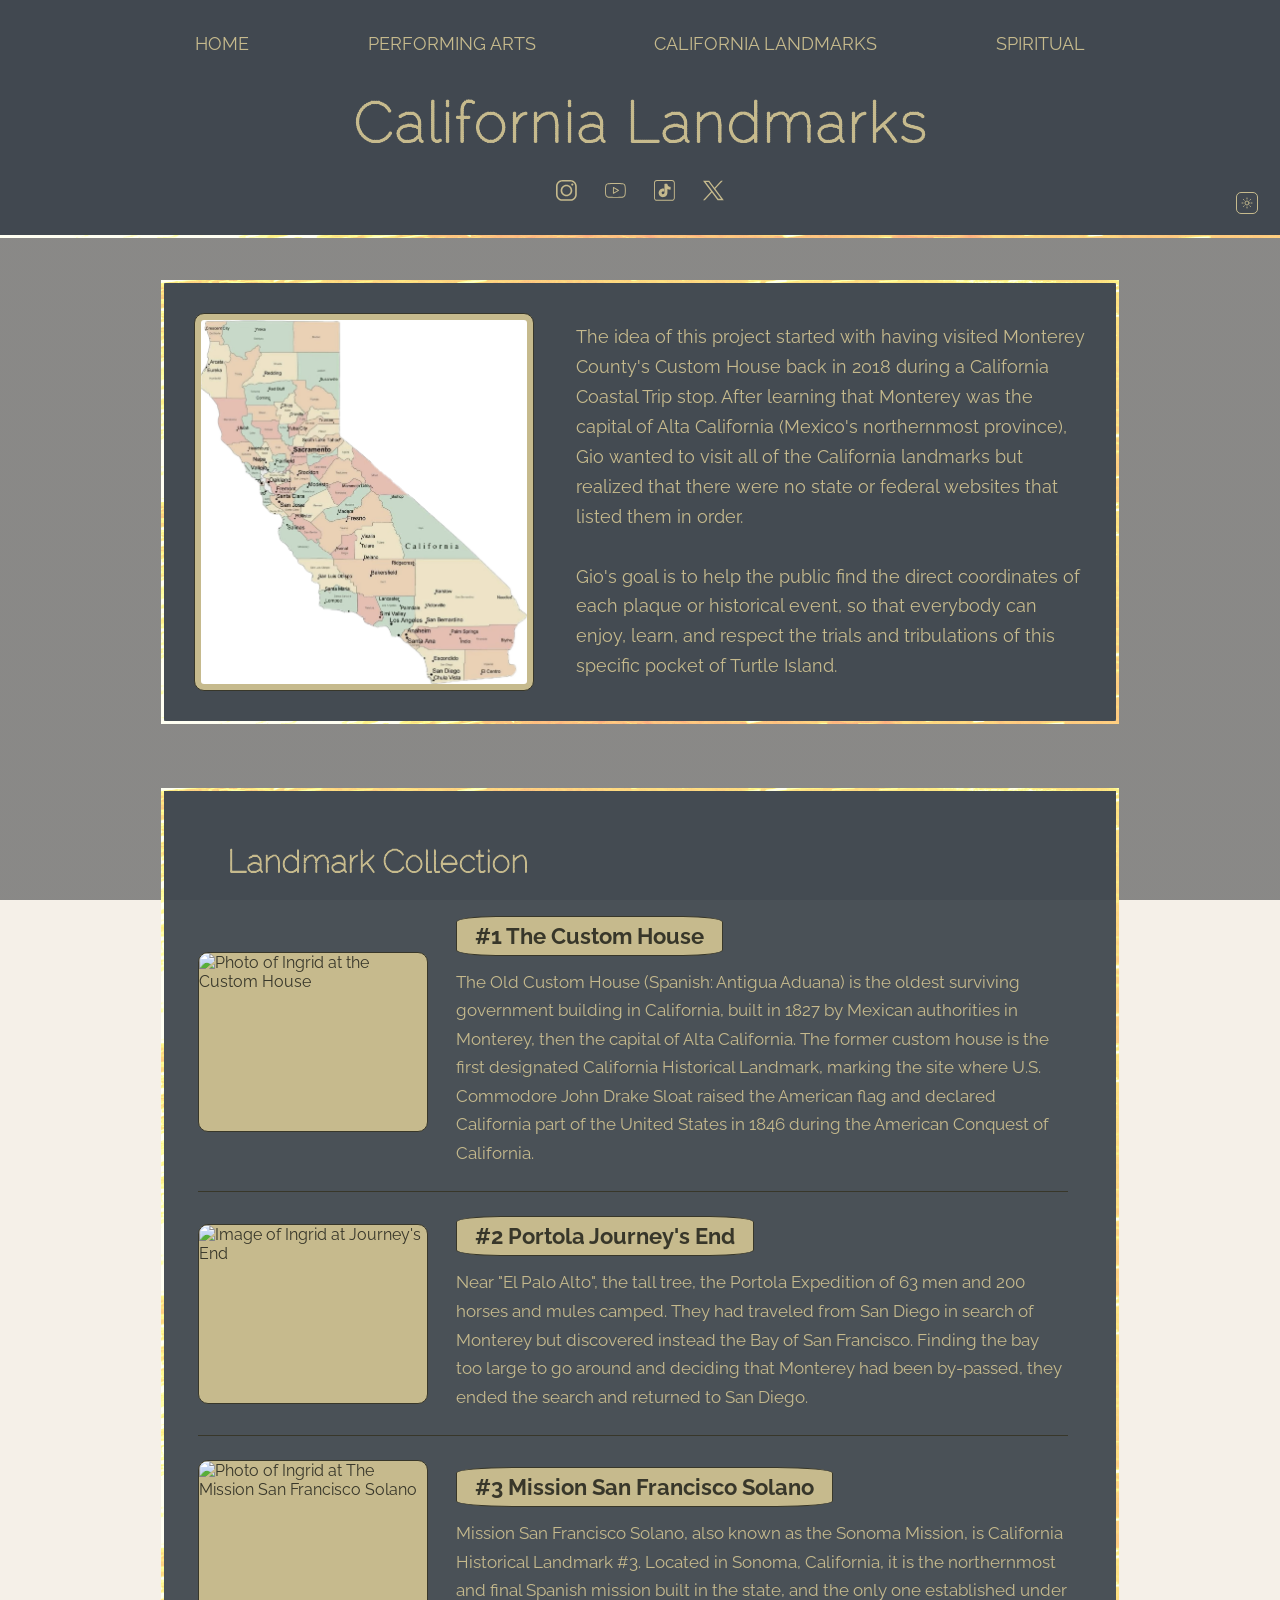
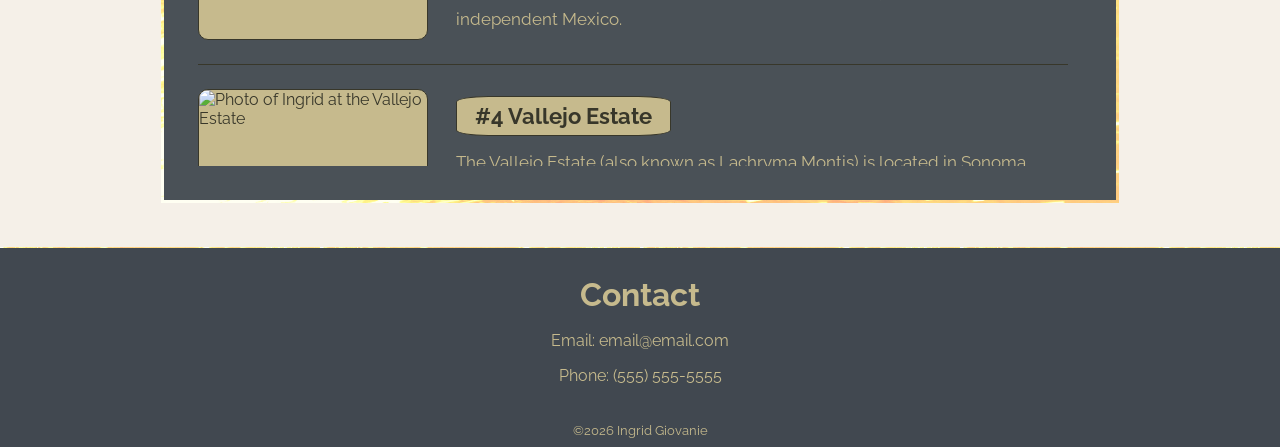
==== commit 375724d2: "light/dark mode, background gradient" ====
--- a/california.html
+++ b/california.html
@@ -5,6 +5,7 @@
         <meta name="viewport" content="width=device-width, initial-scale=1.0">
         <title>California Landmarks | The Gio Experience</title>
         <link rel="stylesheet" href="styles.css">
+        <script src="script.js" defer></script>
         <link rel="preconnect" href="https://fonts.googleapis.com">
         <link rel="preconnect" href="https://fonts.gstatic.com" crossorigin>
         <link href="https://fonts.googleapis.com/css2?family=Raleway+Dots&family=Raleway:ital,wght@0,100..900;1,100..900&display=swap" rel="stylesheet">
@@ -18,6 +19,20 @@
                 <a href="california.html" aria-current="page">California Landmarks</a>
                 <a href="spiritual.html">Spiritual</a>
             </nav>
+
+            <button type="button" id="themeToggle" class="theme-toggle" aria-pressed="false" aria-label="Switch to light mode">
+            
+                <svg class="theme-icon sun-icon" viewBox="0 0 24 24" aria-hidden="true" focusable="false">
+                    <circle cx="12" cy="12" r="4"></circle>
+                    <path d="M12 2v2M12 20v2M4.93 4.93l1.41 1.41M17.66 17.66l1.41 1.41
+                    M2 12h2M20 12h2M4.93 19.07l1.41-1.41M17.66 6.34l1.41-1.41"></path>
+                </svg>
+            
+                <svg class="theme-icon moon-icon" viewBox="0 0 24 24" aria-hidden="true" focusable="false">
+                    <path d="M20.5 14.1A8.5 8.5 0 0 1 9.9 3.5
+                    A8.5 8.5 0 1 0 20.5 14.1Z"></path>
+                </svg>
+            </button>
 
             <h1>California Landmarks</h1>
 
--- a/styles.css
+++ b/styles.css
@@ -7,28 +7,91 @@
     font-family: "Raleway", sans-serif;
     background-color: #f5f0e8;
     color: #38372a;
-
-    background-image: url("images/background_3.jpg");
-    background-size: cover;
-    background-position: center;
-    background-repeat: no-repeat;
-    background-attachment: fixed;
+    background-image:
+        linear-gradient(rgba(20, 24, 29, 0.48), rgba(20, 24, 29, 0.48)),
+        url("images/background_3.jpg");
+    background-size: cover, cover;
+    background-position: center, center;
+    background-repeat: no-repeat, no-repeat;
+    background-attachment: fixed, fixed;
 }
 
 .performing-arts-page {
-    background-image: url("images/background_4.jpg");
-    background-size: cover;
-    background-position: top;
-    background-repeat: no-repeat;
-    background-attachment: fixed;
+    background-image:
+        linear-gradient(rgba(20, 24, 29, 0.48), rgba(20, 24, 29, 0.48)),
+        url("images/background_4.jpg");
+    background-size: cover, cover;
+    background-position: center, top;
+    background-repeat: no-repeat, no-repeat;
+    background-attachment: fixed, fixed;
 }
 
 header {
+    position: relative;
     padding: 28px;
     border-bottom: 1px solid #38372a;
     border-image: url("images/border.jpg") 10 / 3px / 3px round;
     background-color: #414850;
     text-align: center;
+}
+
+.theme-toggle {
+    position: absolute;
+    right: 22px;
+    bottom: 20px;
+    z-index: 1;
+    width: 22px;
+    height: 22px;
+    padding: 0;
+    display: grid;
+    place-items: center;
+    color: #c6ba8d;
+    background-color: rgba(65, 72, 80, 0.75);
+    border: 1px solid #c6ba8d;
+    border-radius: 5px;
+    cursor: pointer;
+    transition: background-color 0.4s ease, color 0.4s ease, transform 0.4s ease;
+}
+
+.theme-toggle:hover, .theme-toggle:focus-visible {
+    color: #414850;
+    background-color: #c6ba8d;
+    outline: none;
+    transform: scale(1.08);
+}
+
+.theme-icon {
+    width: 12px;
+    height: 12px;
+    fill: none;
+    stroke: currentColor;
+    stroke-width: 1.8;
+    stroke-linecap: round;
+    stroke-linejoin: round;
+}
+
+.moon-icon {
+    display: none;
+}
+
+/* Show the moon icon when light mode is active */
+body.light-mode .sun-icon {
+    display: none;
+}
+
+body.light-mode .moon-icon {
+    display: block;
+}
+
+body.light-mode .theme-toggle {
+    color: #4d3d29;
+    background-color: rgba(255, 252, 246, 0.75);
+    border-color: #6b5438;
+}
+
+body.light-mode .theme-toggle:hover, body.light-mode .theme-toggle:focus-visible {
+    color: #fffaf1;
+    background-color: #6b5438;
 }
   
 nav {
@@ -82,6 +145,8 @@
     height: 1.3rem;
     display: block;
 }
+
+
   
 .instagram-link:hover, .instagram-link:focus-visible {
     color: #c13584;
@@ -237,6 +302,22 @@
     animation-delay: 2s;
 }
 
+@media screen and (max-width: 700px) {
+    .theme-toggle {
+        right: 14px;
+        bottom: 14px;
+        width: 22px;
+        height: 22px;
+    }
+
+    .theme-icon {
+        width: 12px;
+        height: 12px;
+    }
+}
+
+
+
 /*Performing arts*/
 
 .arts-list {
@@ -751,4 +832,197 @@
         grid-template-columns: 1fr;
         gap: 10px;
     }
-}+}
+
+/* Light-Mode */ 
+
+body.light-mode {
+    color-scheme: light;
+    color: #3d3429;
+    background-color: #f8f3e9;
+    background-image:
+        linear-gradient(rgba(255, 250, 241, 0.68), rgba(255, 250, 241, 0.68)),
+        url("images/background_3.jpg");
+    background-size: cover, cover;
+    background-position: center, center;
+    background-repeat: no-repeat, no-repeat;
+    background-attachment: fixed, fixed;
+}
+
+body.performing-arts-page.light-mode {
+    background-image:
+        linear-gradient(rgba(255, 250, 241, 0.68), rgba(255, 250, 241, 0.68)),
+        url("images/background_4.jpg");
+    background-size: cover, cover;
+    background-position: center, top;
+    background-repeat: no-repeat, no-repeat;
+    background-attachment: fixed, fixed;
+}
+
+
+body.light-mode header {
+    background-color: rgba(245, 238, 222, 0.96);
+    border-bottom-color: #756044;
+}
+
+body.light-mode nav a, body.light-mode .socials a, body.light-mode .card {
+    color: #4d3d29;
+}
+
+body.light-mode nav a[aria-current="page"] {
+    text-decoration: underline;
+    text-decoration-thickness: 2px;
+    text-underline-offset: 6px;
+}
+
+body.light-mode h1 {
+    color: #4d3d29;
+}
+
+body.light-mode footer {
+    background-color: rgba(245, 238, 222, 0.97);
+    color: #3d3429;
+}
+
+body.light-mode .card {
+    background-color: rgba(255, 252, 246, 0.92);
+}
+
+body.light-mode .card:hover, body.light-mode .card:focus-visible {
+    color: #2f2922;
+    background-color: #ddcba8;
+}
+
+
+body.light-mode .bio {
+    color: #3d3429;
+    background-color: rgba(255, 252, 246, 0.9);
+}
+
+body.light-mode .bio strong {
+    color: #5b422a;
+    background-image: none;
+    -webkit-background-clip: initial;
+    background-clip: initial;
+}
+
+body.light-mode .art-row p {
+    color: #3d3429;
+    background-color: rgba(255, 252, 246, 0.92);
+}
+
+body.light-mode .art-row strong {
+    color: #5b422a;
+}
+
+body.light-mode .art-row img {
+    background-color: #f0e2c9;
+}
+
+body.light-mode .art-row.landscape-art img {
+    background-color: #eee4d4;
+}
+
+body.light-mode .california-intro, body.light-mode .landmark-section {
+    color: #3d3429;
+    background-color: rgba(255, 252, 246, 0.92);
+}
+
+body.light-mode .california-intro img {
+    background-color: #f0e2c9;
+    border-color: #756044;
+}
+
+body.light-mode .california-bio p, body.light-mode .landmark-item p {
+    color: #3d3429;
+}
+
+body.light-mode .landmark-section > h2 {
+    color: #4d3d29;
+}
+
+body.light-mode .landmark-item {
+    border-bottom-color: rgba(117, 96, 68, 0.45);
+}
+
+body.light-mode .landmark-item img {
+    background-color: #f0e2c9;
+    border-color: #756044;
+}
+
+body.light-mode .landmark-item h3 {
+    color: #3d3429;
+    background-color: #e7d4af;
+    border-color: #756044;
+}
+
+body.light-mode .landmark-browser::-webkit-scrollbar-track {
+    background-color: #f8f3e9;
+}
+
+body.light-mode .landmark-browser::-webkit-scrollbar-thumb {
+    background-color: #9c815b;
+    border-color: #f8f3e9;
+}
+
+
+body.light-mode .spiritual-gallery figure {
+    background-color: rgba(255, 252, 246, 0.9);
+}
+
+body.light-mode .spiritual-gallery img {
+    background-color: #f0e2c9;
+    border-color: #756044;
+}
+
+body.light-mode .spiritual-services, body.light-mode .contact-section {
+    color: #3d3429;
+    background-color: rgba(255, 252, 246, 0.92);
+}
+
+body.light-mode .service-image h3, body.light-mode .contact-section h2 {
+    color: #4d3d29;
+}
+
+body.light-mode .spiritual-service {
+    border-bottom-color: rgba(117, 96, 68, 0.45);
+}
+
+body.light-mode .service-description, body.light-mode .contact-section > p {
+    color: #3d3429;
+}
+
+body.light-mode .spiritual-form label {
+    color: #3d3429;
+}
+
+body.light-mode .spiritual-form input, body.light-mode .spiritual-form select, body.light-mode .spiritual-form textarea {
+    color: #3d3429;
+    background-color: rgba(255, 255, 255, 0.95);
+    border-color: #756044;
+}
+
+body.light-mode .spiritual-form input:focus, body.light-mode .spiritual-form select:focus, body.light-mode .spiritual-form textarea:focus {
+    outline-color: rgba(156, 129, 91, 0.85);
+}
+
+body.light-mode .spiritual-form button {
+    color: #fffaf1;
+    background-color: #6b5438;
+    border-color: #4d3d29;
+}
+
+body.light-mode .spiritual-form button:hover, body.light-mode .spiritual-form button:focus-visible {
+    background-color: #3d3429;
+}
+
+body.light-mode a:focus-visible, body.light-mode button:focus-visible {
+    outline: 3px solid #8e704b;
+    outline-offset: 3px;
+}
+
+@media screen and (max-width: 675px) {
+    body.performing-arts-page.light-mode {
+        background-size: cover, 160%;
+    }
+}
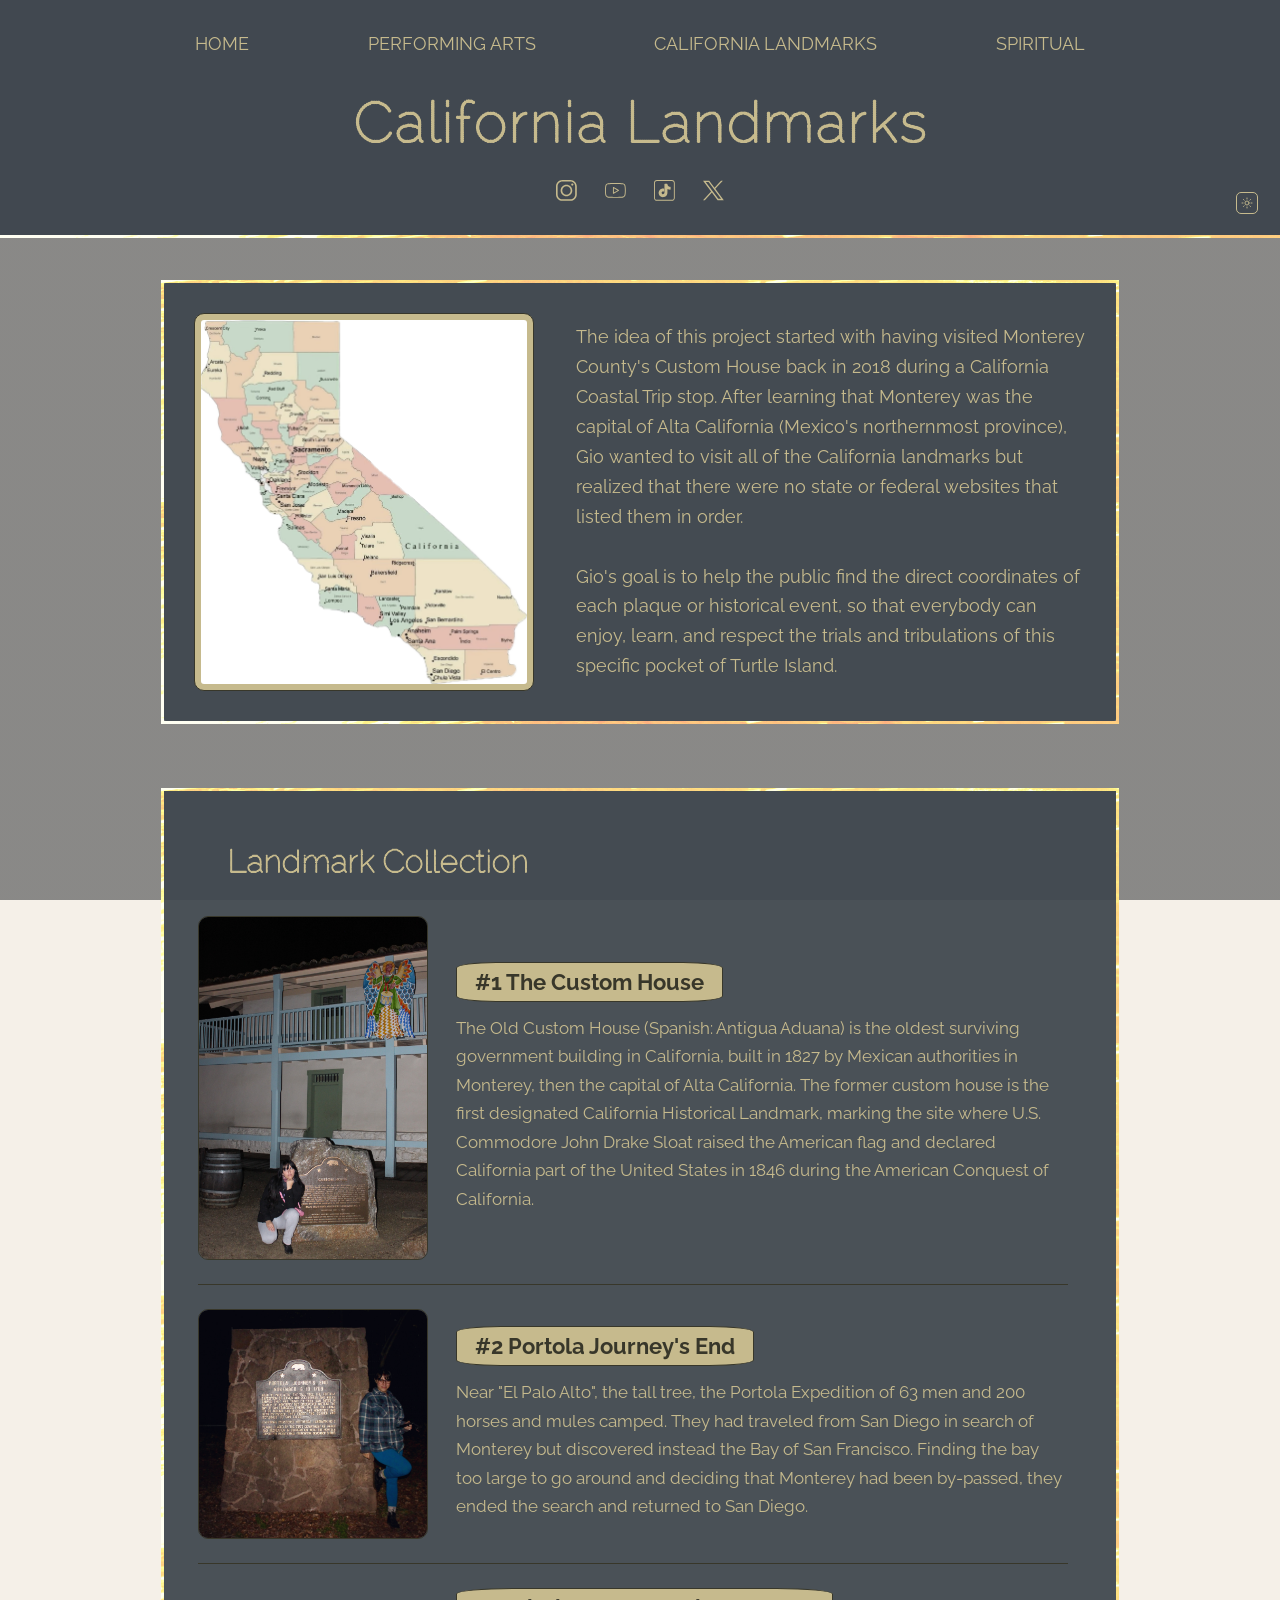
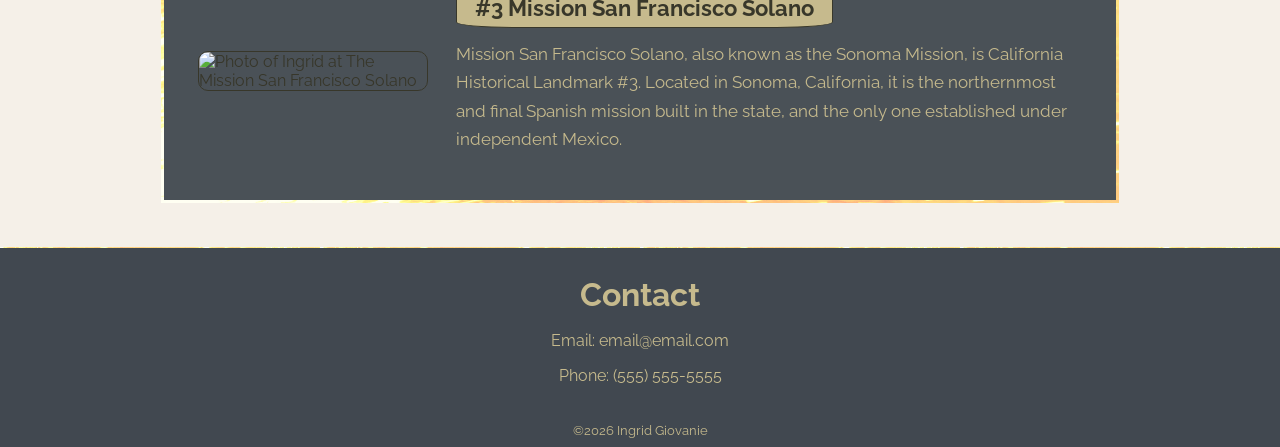
==== commit 6c9729f4: "added images to california" ====
--- a/california.html
+++ b/california.html
@@ -82,7 +82,7 @@
                 
                 <div class="landmark-browser">
                     <article class="landmark-item">
-                        <img src="" alt="Photo of Ingrid at the Custom House">
+                        <img src="images/landmark_1.JPG" alt="Photo of Ingrid at the Custom House">
                         <div>
                             <h3>#1 The Custom House</h3>
                             <p>The Old Custom House (Spanish: Antigua Aduana) is the oldest surviving government building in California, built in 1827 by Mexican authorities in Monterey, then the capital of Alta California. The former custom house is the first designated California Historical Landmark, marking the site where U.S. Commodore John Drake Sloat raised the American flag and declared California part of the United States in 1846 during the American Conquest of California.</p>
@@ -90,7 +90,7 @@
                     </article>
 
                     <article class="landmark-item">
-                        <img src="" alt="Image of Ingrid at Journey's End">
+                        <img src="images/landmark_2.JPG" alt="Image of Ingrid at Journey's End">
                         <div>
                             <h3>#2 Portola Journey's End</h3>
                             <p>Near "El Palo Alto", the tall tree, the Portola Expedition of 63 men and 200 horses and mules camped. They had traveled from San Diego in search of Monterey but discovered instead the Bay of San Francisco. Finding the bay too large to go around and deciding that Monterey had been by-passed, they ended the search and returned to San Diego.</p>
@@ -98,7 +98,7 @@
                     </article>
 
                     <article class="landmark-item">
-                        <img src="" alt="Photo of Ingrid at The Mission San Francisco Solano">
+                        <img src="images/landmark_3.jpeg" alt="Photo of Ingrid at The Mission San Francisco Solano">
                         <div>
                             <h3>#3 Mission San Francisco Solano</h3>
                             <p>Mission San Francisco Solano, also known as the Sonoma Mission, is California Historical Landmark #3. Located in Sonoma, California, it is the northernmost and final Spanish mission built in the state, and the only one established under independent Mexico.</p>
@@ -106,7 +106,7 @@
                     </article>
 
                     <article class="landmark-item">
-                        <img src="" alt="Photo of Ingrid at the Vallejo Estate">
+                        <img src="images/landmark_4.jpeg" alt="Photo of Ingrid at the Vallejo Estate">
                         <div>
                             <h3>#4 Vallejo Estate</h3>
                             <p>The Vallejo Estate (also known as Lachryma Montis) is located in Sonoma State Historic Park in Sonoma, California. Built in 1850, this was the final home of General Mariano Guadalupe Vallejo, a prominent Mexican-era commander and founder of the Pueblo of Sonoma.</p>
@@ -114,7 +114,7 @@
                     </article>
 
                     <article class="landmark-item">
-                        <img src="" alt="Photo of Ingrid at Fort Ross">
+                        <img src="images/landmark_5.JPG" alt="Photo of Ingrid at Fort Ross">
                         <div>
                             <h3>#5 Fort Ross</h3>
                             <p>Established in 1812 by the Russian-American Company, Fort Ross was the southernmost Russian settlement in North America. After the Russians withdrew to Alaska in 1841, the land was purchased by Captain John Sutter. The site was acquired by the State of California in 1906 and is now preserved within Fort Ross State Historic Park.</p>
--- a/styles.css
+++ b/styles.css
@@ -74,7 +74,6 @@
     display: none;
 }
 
-/* Show the moon icon when light mode is active */
 body.light-mode .sun-icon {
     display: none;
 }
@@ -533,12 +532,11 @@
 }
 
 .landmark-item img {
+    display: block;
     width: 100%;
-    height: 180px;
-    object-fit: cover;
+    height: auto;
     border: 1px solid #38372a;
     border-radius: 10px;
-    background-color: #c6ba8d;
     transition: transform 0.4s ease;
 }
 
@@ -593,7 +591,9 @@
     }
 
     .landmark-item img {
+        width: 100%;
         max-width: 330px;
+        height: auto;
         margin: 0 auto;
     }
 
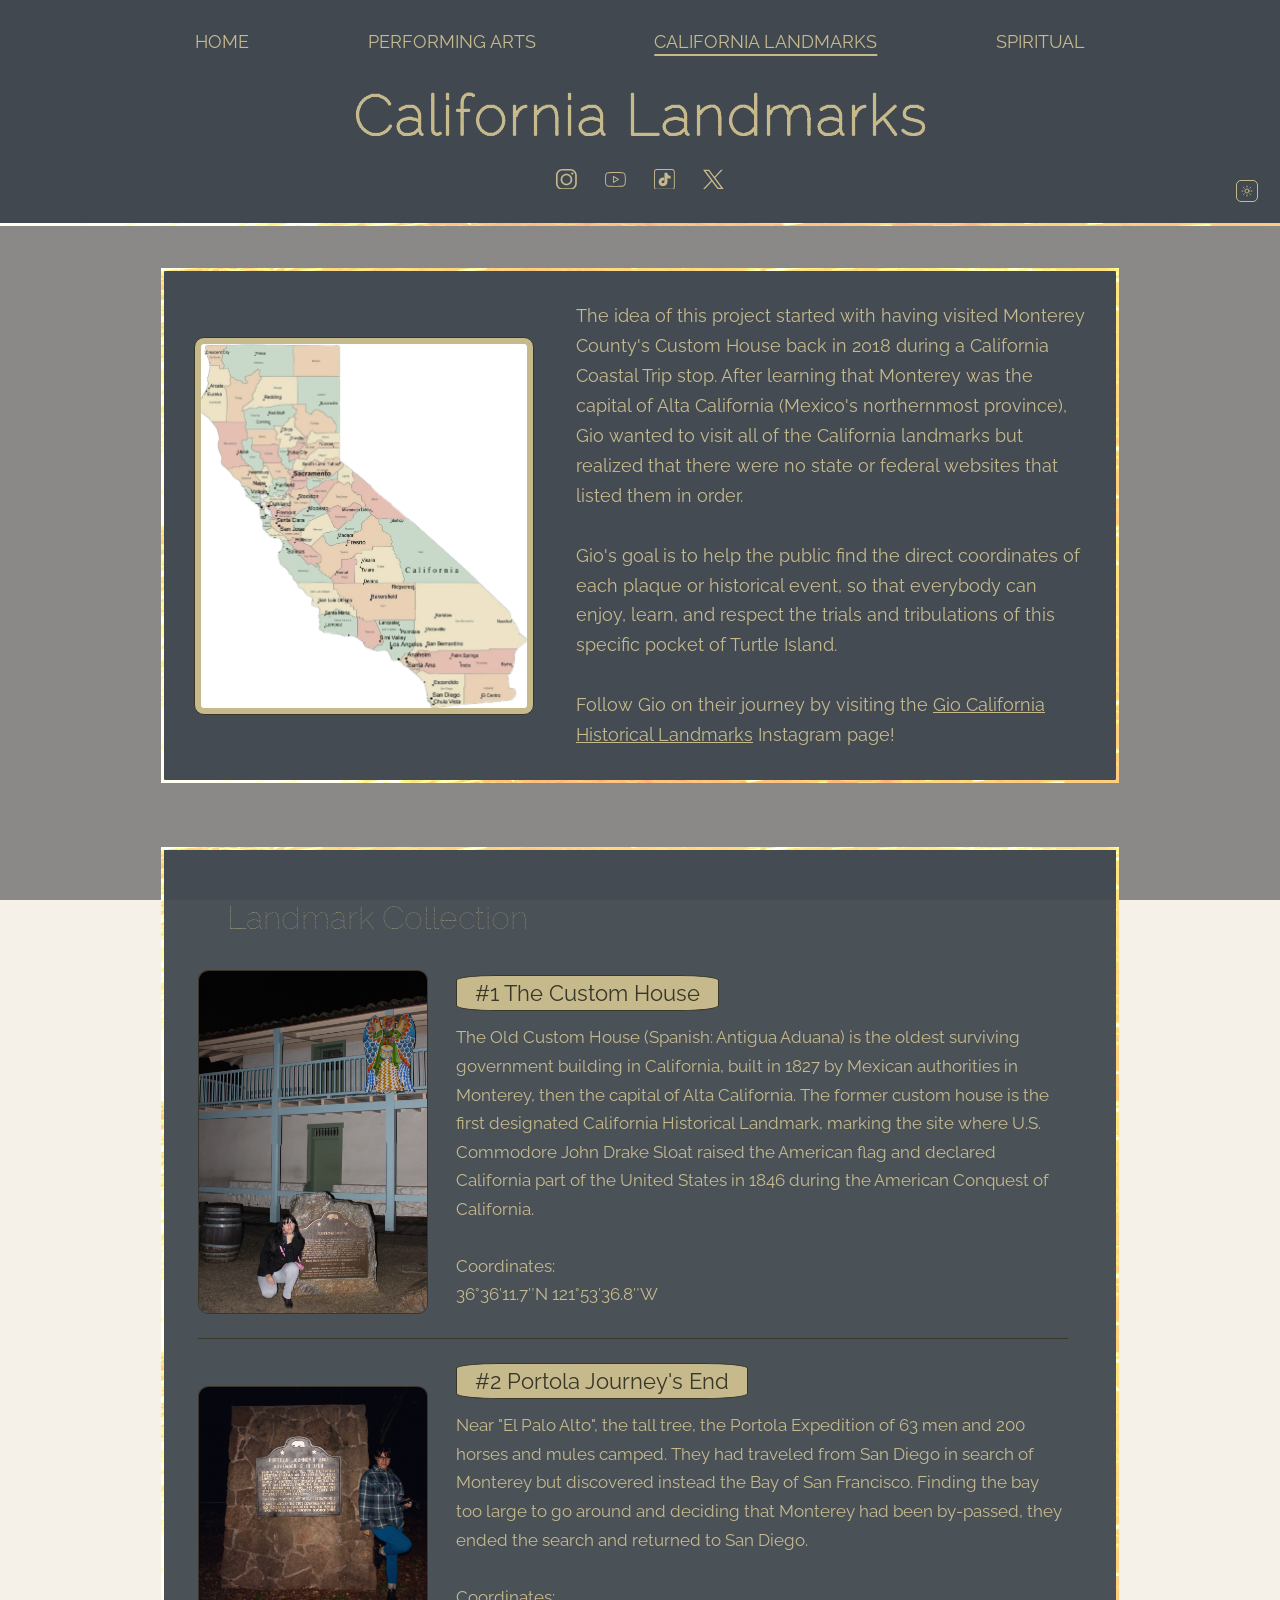
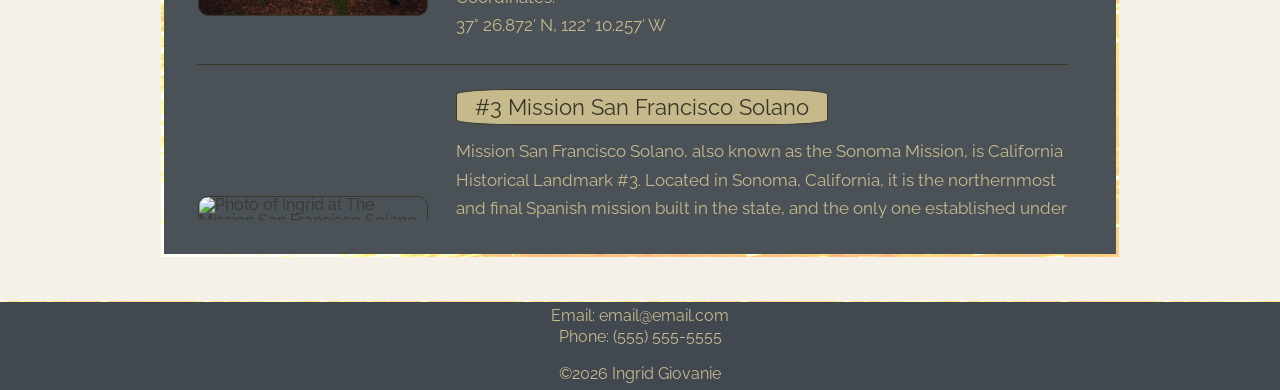
==== commit 97e9be1c: "added error handling, css reset, social links" ====
--- a/california.html
+++ b/california.html
@@ -37,7 +37,7 @@
             <h1>California Landmarks</h1>
 
             <div class="socials">
-                <a href="#" class="instagram-link" aria-label="Visit The Gio Experience on Instagram">
+                <a href="https://www.instagram.com/the.gio.experience" target="_blank" rel="noopener" class="instagram-link" aria-label="Visit The Gio Experience on Instagram">
                 <svg class="social-icon" viewBox="0 0 90 90" aria-hidden="true" focusable="false">
                     <path d="M 62.263 90 H 27.738 C 12.443 90 0 77.557 0 62.263 V 27.738 C 0 12.443 12.443 0 27.738 0 h 34.525 C 77.557 0 90 12.443 90 27.738 v 34.525 C 90 77.557 77.557 90 62.263 90 z M 27.738 7 C 16.303 7 7 16.303 7 27.738 v 34.525 C 7 73.697 16.303 83 27.738 83 h 34.525 C 73.697 83 83 73.697 83 62.263 V 27.738 C 83 16.303 73.697 7 62.263 7 H 27.738 z" fill="currentColor"/>
                     <path d="M 45.255 70.47 c -13.904 0 -25.215 -11.312 -25.215 -25.215 S 31.352 20.04 45.255 20.04 s 25.215 11.312 25.215 25.215 S 59.159 70.47 45.255 70.47 z M 45.255 27.04 c -10.044 0 -18.215 8.171 -18.215 18.215 c 0 10.044 8.171 18.215 18.215 18.215 c 10.044 0 18.215 -8.171 18.215 -18.215 C 63.471 35.211 55.3 27.04 45.255 27.04 z" fill="currentColor"/>
@@ -73,7 +73,7 @@
                 <img src="images/california.png" alt="Image of California map with counties">
                 <div class="california-bio">
                     <h2>California Bio</h2>
-                    <p>The idea of this project started with having visited Monterey County's Custom House back in 2018 during a California Coastal Trip stop. After learning that Monterey was the capital of Alta California (Mexico's northernmost province), Gio wanted to visit all of the California landmarks but realized that there were no state or federal websites that listed them in order.<br><br> Gio's goal is to help the public find the direct coordinates of each plaque or historical event, so that everybody can enjoy, learn, and respect the trials and tribulations of this specific pocket of Turtle Island.</p>
+                    <p>The idea of this project started with having visited Monterey County's Custom House back in 2018 during a California Coastal Trip stop. After learning that Monterey was the capital of Alta California (Mexico's northernmost province), Gio wanted to visit all of the California landmarks but realized that there were no state or federal websites that listed them in order.<br><br> Gio's goal is to help the public find the direct coordinates of each plaque or historical event, so that everybody can enjoy, learn, and respect the trials and tribulations of this specific pocket of Turtle Island.<br><br>Follow Gio on their journey by visiting the <a href="https://www.instagram.com/giocahl" target="_blank" rel="noopener">Gio California Historical Landmarks</a> Instagram page!</p>
                 </div>
             </section>
 
@@ -85,7 +85,9 @@
                         <img src="images/landmark_1.JPG" alt="Photo of Ingrid at the Custom House">
                         <div>
                             <h3>#1 The Custom House</h3>
-                            <p>The Old Custom House (Spanish: Antigua Aduana) is the oldest surviving government building in California, built in 1827 by Mexican authorities in Monterey, then the capital of Alta California. The former custom house is the first designated California Historical Landmark, marking the site where U.S. Commodore John Drake Sloat raised the American flag and declared California part of the United States in 1846 during the American Conquest of California.</p>
+                            <p>The Old Custom House (Spanish: Antigua Aduana) is the oldest surviving government building in California, built in 1827 by Mexican authorities in Monterey, then the capital of Alta California. The former custom house is the first designated California Historical Landmark, marking the site where U.S. Commodore John Drake Sloat raised the American flag and declared California part of the United States in 1846 during the American Conquest of California.<br><br></p>
+                            <p>Coordinates:<br></p><p>36&deg;36&prime;11.7&Prime;N 121&deg;53&prime;36.8&Prime;W</p>
+
                         </div>
                     </article>
 
@@ -93,7 +95,8 @@
                         <img src="images/landmark_2.JPG" alt="Image of Ingrid at Journey's End">
                         <div>
                             <h3>#2 Portola Journey's End</h3>
-                            <p>Near "El Palo Alto", the tall tree, the Portola Expedition of 63 men and 200 horses and mules camped. They had traveled from San Diego in search of Monterey but discovered instead the Bay of San Francisco. Finding the bay too large to go around and deciding that Monterey had been by-passed, they ended the search and returned to San Diego.</p>
+                            <p>Near "El Palo Alto", the tall tree, the Portola Expedition of 63 men and 200 horses and mules camped. They had traveled from San Diego in search of Monterey but discovered instead the Bay of San Francisco. Finding the bay too large to go around and deciding that Monterey had been by-passed, they ended the search and returned to San Diego.<br><br></p>
+                            <p>Coordinates:<br></p><p>37&deg; 26.872&prime; N, 122&deg; 10.257&prime; W</p>
                         </div>
                     </article>
 
@@ -101,15 +104,17 @@
                         <img src="images/landmark_3.jpeg" alt="Photo of Ingrid at The Mission San Francisco Solano">
                         <div>
                             <h3>#3 Mission San Francisco Solano</h3>
-                            <p>Mission San Francisco Solano, also known as the Sonoma Mission, is California Historical Landmark #3. Located in Sonoma, California, it is the northernmost and final Spanish mission built in the state, and the only one established under independent Mexico.</p>
+                            <p>Mission San Francisco Solano, also known as the Sonoma Mission, is California Historical Landmark #3. Located in Sonoma, California, it is the northernmost and final Spanish mission built in the state, and the only one established under independent Mexico.<br><br></p>
+                            <p>Coordinates:<br></p><p>38&deg;17&prime;38&Prime;N 122&deg;27&prime;21&Prime;W</p>
                         </div>
                     </article>
 
                     <article class="landmark-item">
                         <img src="images/landmark_4.jpeg" alt="Photo of Ingrid at the Vallejo Estate">
                         <div>
-                            <h3>#4 Vallejo Estate</h3>
-                            <p>The Vallejo Estate (also known as Lachryma Montis) is located in Sonoma State Historic Park in Sonoma, California. Built in 1850, this was the final home of General Mariano Guadalupe Vallejo, a prominent Mexican-era commander and founder of the Pueblo of Sonoma.</p>
+                            <h3>#4 General M. G. Vallejo Home</h3>
+                            <p>The General M. G. Vallejo Home (also known as Lachryma Montis) is located in Sonoma State Historic Park in Sonoma, California. Built in 1850, this was the final home of General Mariano Guadalupe Vallejo, a prominent Mexican-era commander and founder of the Pueblo of Sonoma.<br><br></p>
+                            <p>Coordinates:<br></p><p>38&deg;17&prime;50&Prime;N 122&deg;27&prime;40&Prime;W</p>
                         </div>
                     </article>
 
@@ -117,7 +122,8 @@
                         <img src="images/landmark_5.JPG" alt="Photo of Ingrid at Fort Ross">
                         <div>
                             <h3>#5 Fort Ross</h3>
-                            <p>Established in 1812 by the Russian-American Company, Fort Ross was the southernmost Russian settlement in North America. After the Russians withdrew to Alaska in 1841, the land was purchased by Captain John Sutter. The site was acquired by the State of California in 1906 and is now preserved within Fort Ross State Historic Park.</p>
+                            <p>Established in 1812 by the Russian-American Company, Fort Ross was the southernmost Russian settlement in North America. After the Russians withdrew to Alaska in 1841, the land was purchased by Captain John Sutter. The site was acquired by the State of California in 1906 and is now preserved within Fort Ross State Historic Park.<br><br></p>
+                            <p>Coordinates:<br></p><p>38&deg;30&prime;52&Prime;N 123&deg;14&prime;37&Prime;W</p>
                         </div>
                     </article>
 
--- a/styles.css
+++ b/styles.css
@@ -1,3 +1,54 @@
+/* http://meyerweb.com/eric/tools/css/reset/ 
+   v2.0 | 20110126
+   License: none (public domain)
+*/
+
+html, body, div, span, applet, object, iframe,
+h1, h2, h3, h4, h5, h6, p, blockquote, pre,
+a, abbr, acronym, address, big, cite, code,
+del, dfn, em, img, ins, kbd, q, s, samp,
+small, strike, strong, sub, sup, tt, var,
+b, u, i, center,
+dl, dt, dd, ol, ul, li,
+fieldset, form, label, legend,
+table, caption, tbody, tfoot, thead, tr, th, td,
+article, aside, canvas, details, embed, 
+figure, figcaption, footer, header, hgroup, 
+menu, nav, output, ruby, section, summary,
+time, mark, audio, video {
+	margin: 0;
+	padding: 0;
+	border: 0;
+	font-size: 100%;
+	font: inherit;
+	vertical-align: baseline;
+}
+/* HTML5 display-role reset for older browsers */
+article, aside, details, figcaption, figure, 
+footer, header, hgroup, menu, nav, section {
+	display: block;
+}
+body {
+	line-height: 1;
+}
+ol, ul {
+	list-style: none;
+}
+blockquote, q {
+	quotes: none;
+}
+blockquote:before, blockquote:after,
+q:before, q:after {
+	content: '';
+	content: none;
+}
+table {
+	border-collapse: collapse;
+	border-spacing: 0;
+}
+
+
+
 * {
     box-sizing: border-box;
 }
@@ -109,6 +160,12 @@
     padding: 5px;
     color: #c6ba8d;
     text-decoration: none;
+}
+
+nav a[aria-current="page"] {
+    text-decoration: underline;
+    text-decoration-thickness: 2px;
+    text-underline-offset: 6px;
 }
   
 h1 {
@@ -292,7 +349,7 @@
 }
 
 footer h2 {
-    display: inline-block;
+    display: none;
     padding: 1px 1px;
     font-size: 2rem;
     margin-bottom: 1px;
@@ -301,6 +358,10 @@
     animation-delay: 2s;
 }
 
+footer p {
+	margin:5px;
+}
+
 @media screen and (max-width: 700px) {
     .theme-toggle {
         right: 14px;
@@ -368,16 +429,44 @@
 .art-row h2 {
     display: none;
 }
-  
+
+.art-row > div {
+    min-width: 0;
+}
+
+.art-description {
+    max-height: 280px;
+    overflow-y: auto;
+
+    color: #c6ba8d;
+    background-color: rgba(65, 72, 80, 1);
+    padding: 23px;
+    border-image: url("images/border.jpg") 10 / 3px / 3px round;
+}
+
+.art-description a {
+    color: inherit;
+}
+
 .art-row p {
+    margin: 0;
     font-size: 1.1rem;
     line-height: 1.7;
-    margin: 0;
     max-width: 950px;
-    color: #c6ba8d;
-    background-color: rgba(65,72,80, 1);
-    padding: 23px;
-    border-image: url("images/border.jpg") 10 / 3px / 3px round;
+}
+
+.art-description::-webkit-scrollbar {
+    width: 10px;
+}
+
+.art-description::-webkit-scrollbar-track {
+    background-color: #414850;
+}
+
+.art-description::-webkit-scrollbar-thumb {
+    background-color: #c6ba8d;
+    border-radius: 8px;
+    border: 2px solid #414850;
 }
 
 .art-row strong {
@@ -408,6 +497,13 @@
         justify-self: center;
     }
 
+    .art-description {
+        grid-area: description;
+        max-height: none;
+        overflow-y: visible;
+        text-align: left;
+    }
+
     .art-row img {
         width: 400px;
         height: 500px;
@@ -419,7 +515,8 @@
     }
 
     .art-row p {
-        grid-area: description;
+        max-height: none;
+        text-align: center;
     }
 
     .art-row.landscape-art img {
@@ -470,6 +567,10 @@
     color: #c6ba8d;
 }
 
+.california-bio a {
+    color: inherit;
+}
+
 .california-bio p:last-child {
     margin-bottom: 0;
 }
@@ -715,7 +816,7 @@
 
 .contact-section h2 {
     display: inline-block;
-    margin: 0 0 10px;
+    margin: 0 auto;
     padding: 19px 34px;
     color: #c6ba8d;
     font-family: "Raleway Dots", sans-serif;
@@ -724,7 +825,7 @@
 
 .contact-section > p {
     max-width: 650px;
-    margin: 0 auto 30px;
+    margin: 0 auto 10px;
     padding: 13px;
     color: #c6ba8d;
     border-radius: 5%;
@@ -791,6 +892,21 @@
 .spiritual-form button:hover, .spiritual-form button:focus-visible {
     background-color: #38372a;
     transform: scale(1.04);
+}
+
+#form-message {
+    margin-top: 18px;
+    text-align: center;
+    font-weight: 700;
+    line-height: 1.5;
+}
+
+.form-error {
+    color: #c00000;
+}
+
+.form-success {
+    color: #5f8a47;
 }
 
 
@@ -906,9 +1022,16 @@
     background-clip: initial;
 }
 
+body.light-mode .art-description {
+    color: #3d3429;
+    background-color: rgba(255, 252, 246, 0.92);
+    padding: 23px;
+    margin: 0;
+}
+
 body.light-mode .art-row p {
     color: #3d3429;
-    background-color: rgba(255, 252, 246, 0.92);
+    background-color: transparent;
 }
 
 body.light-mode .art-row strong {
